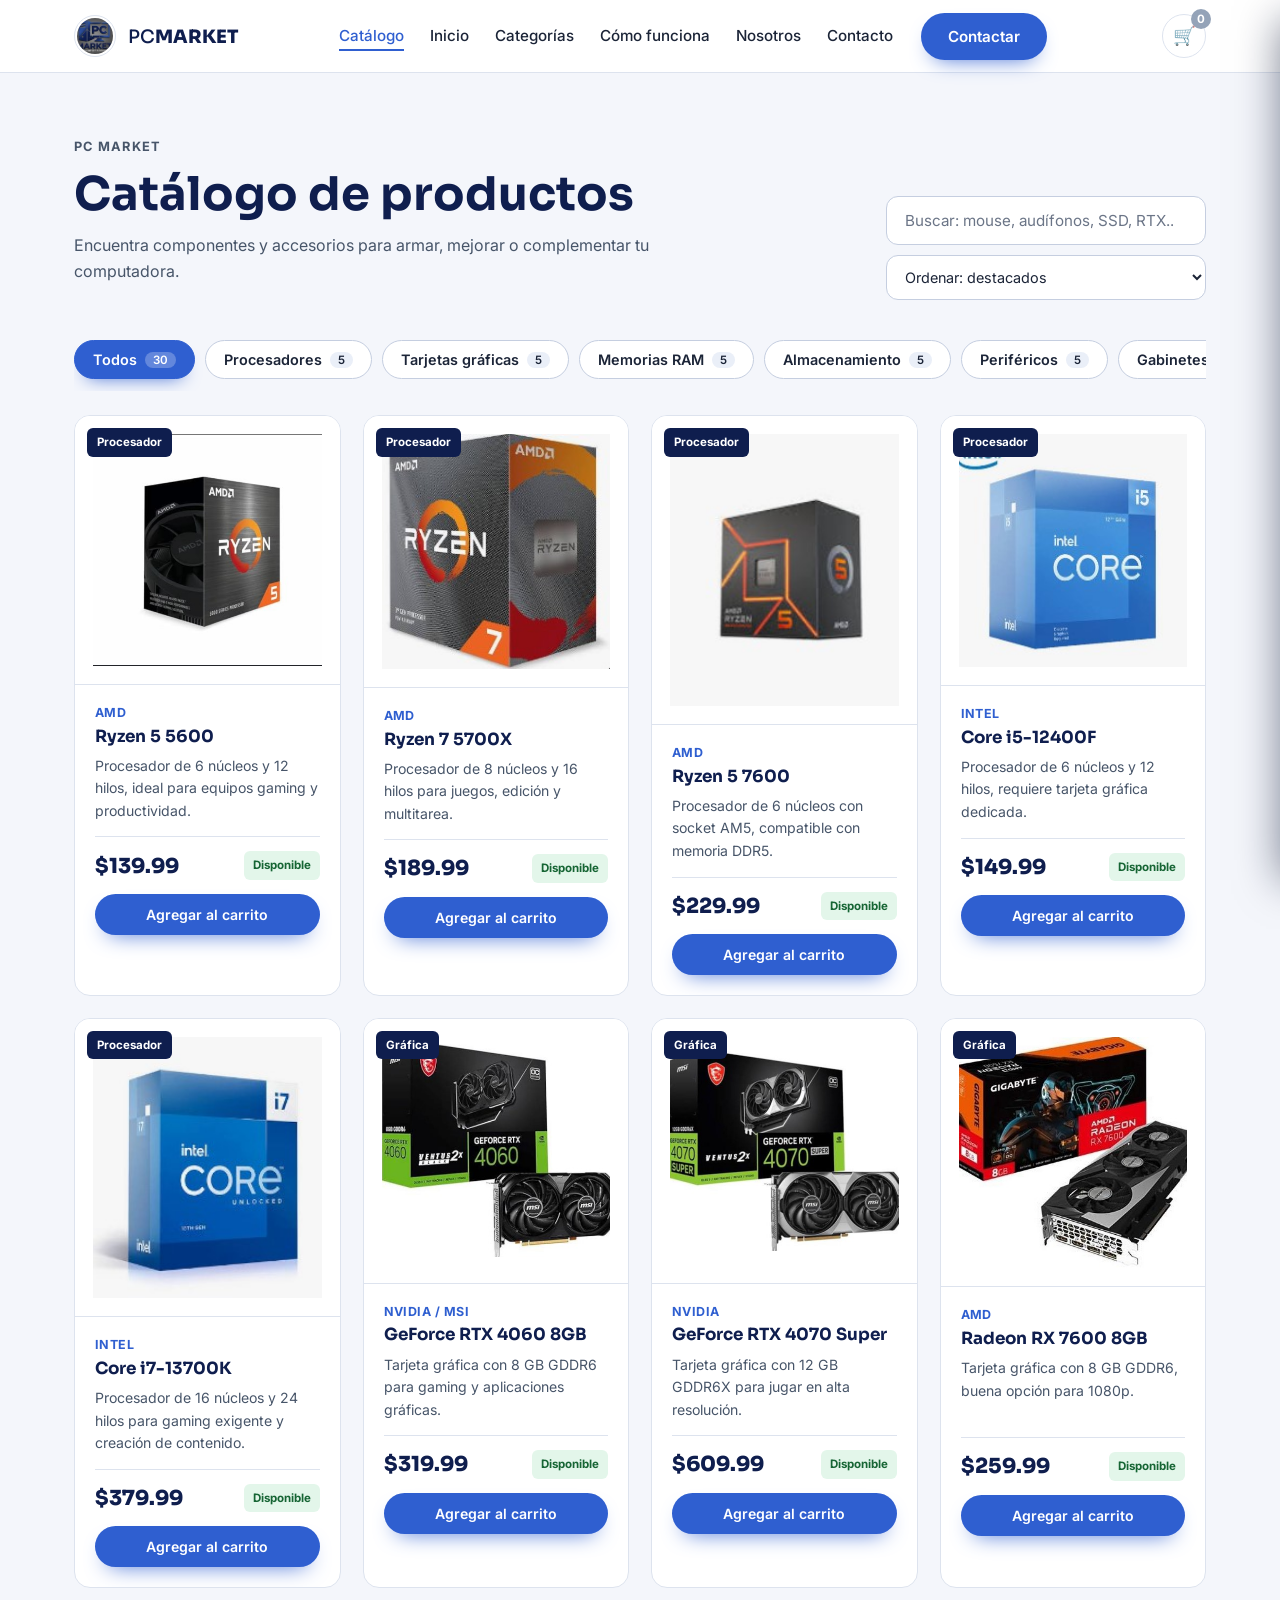
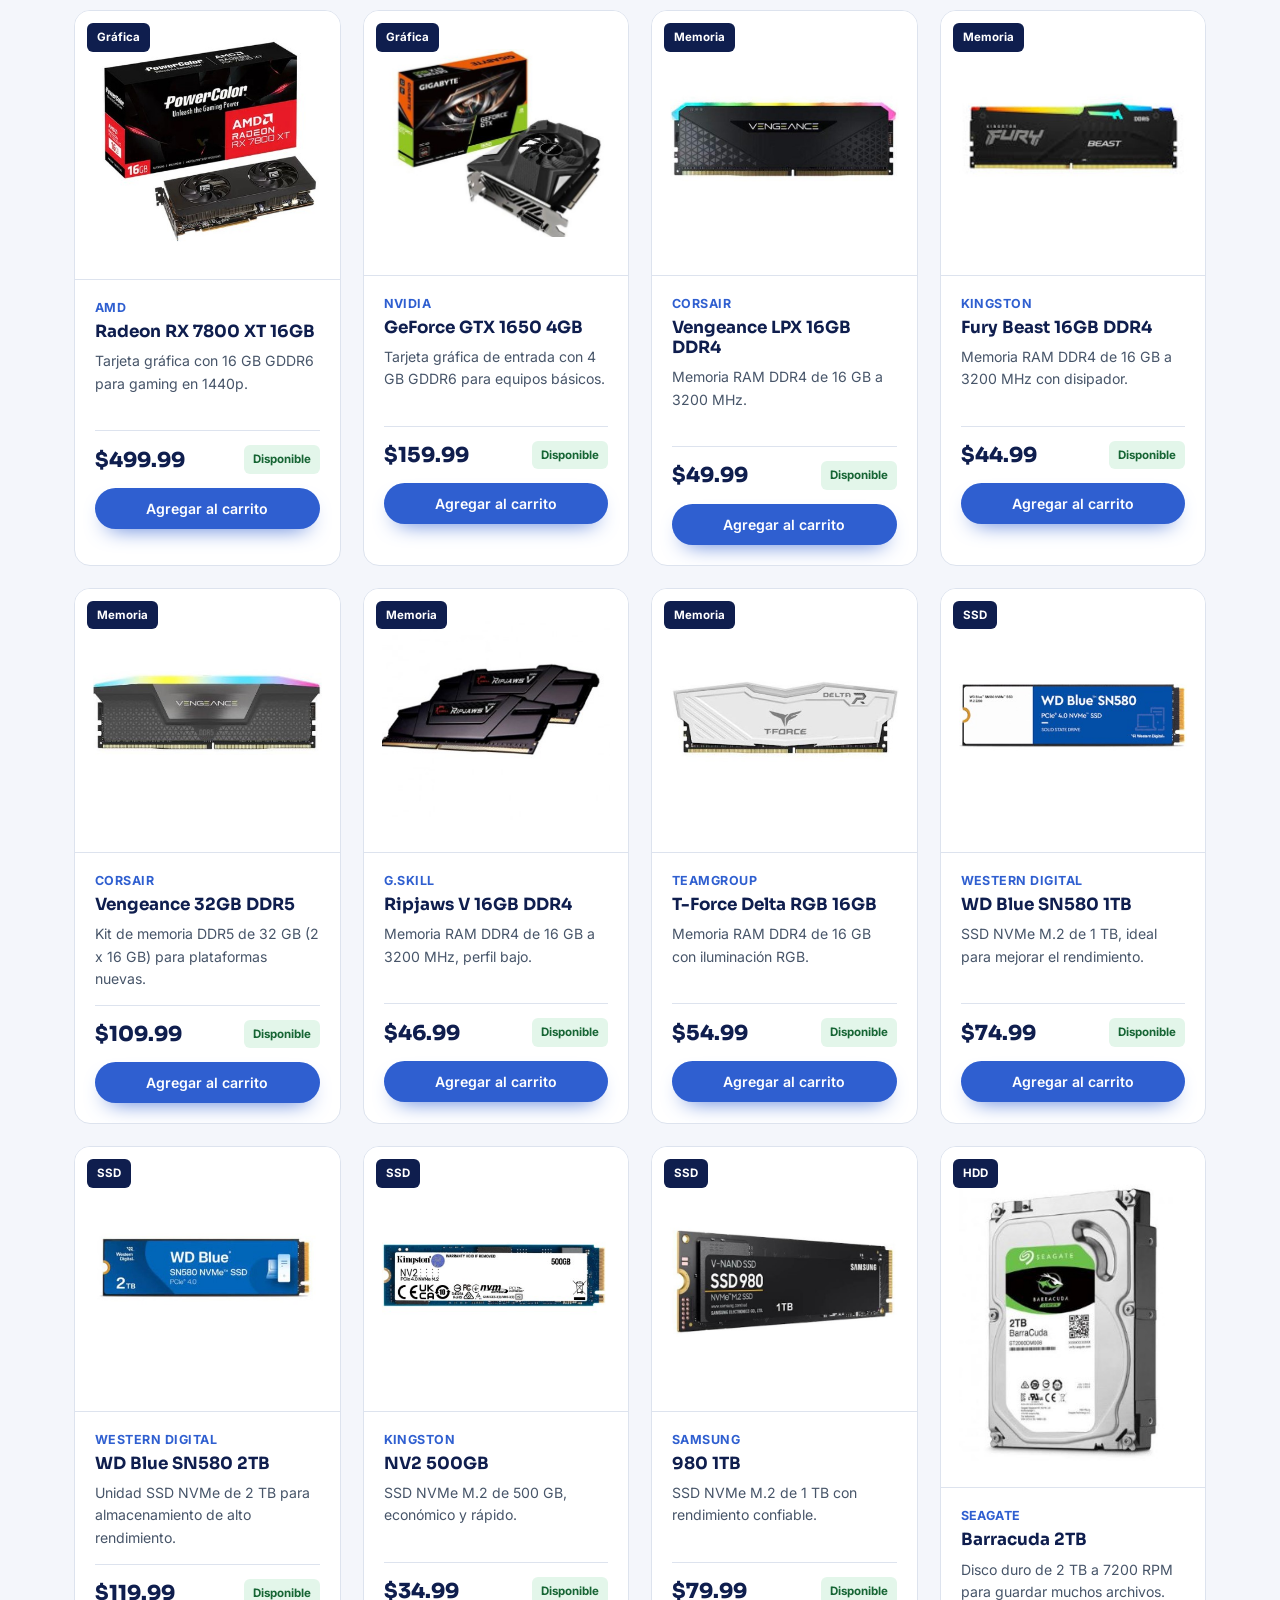
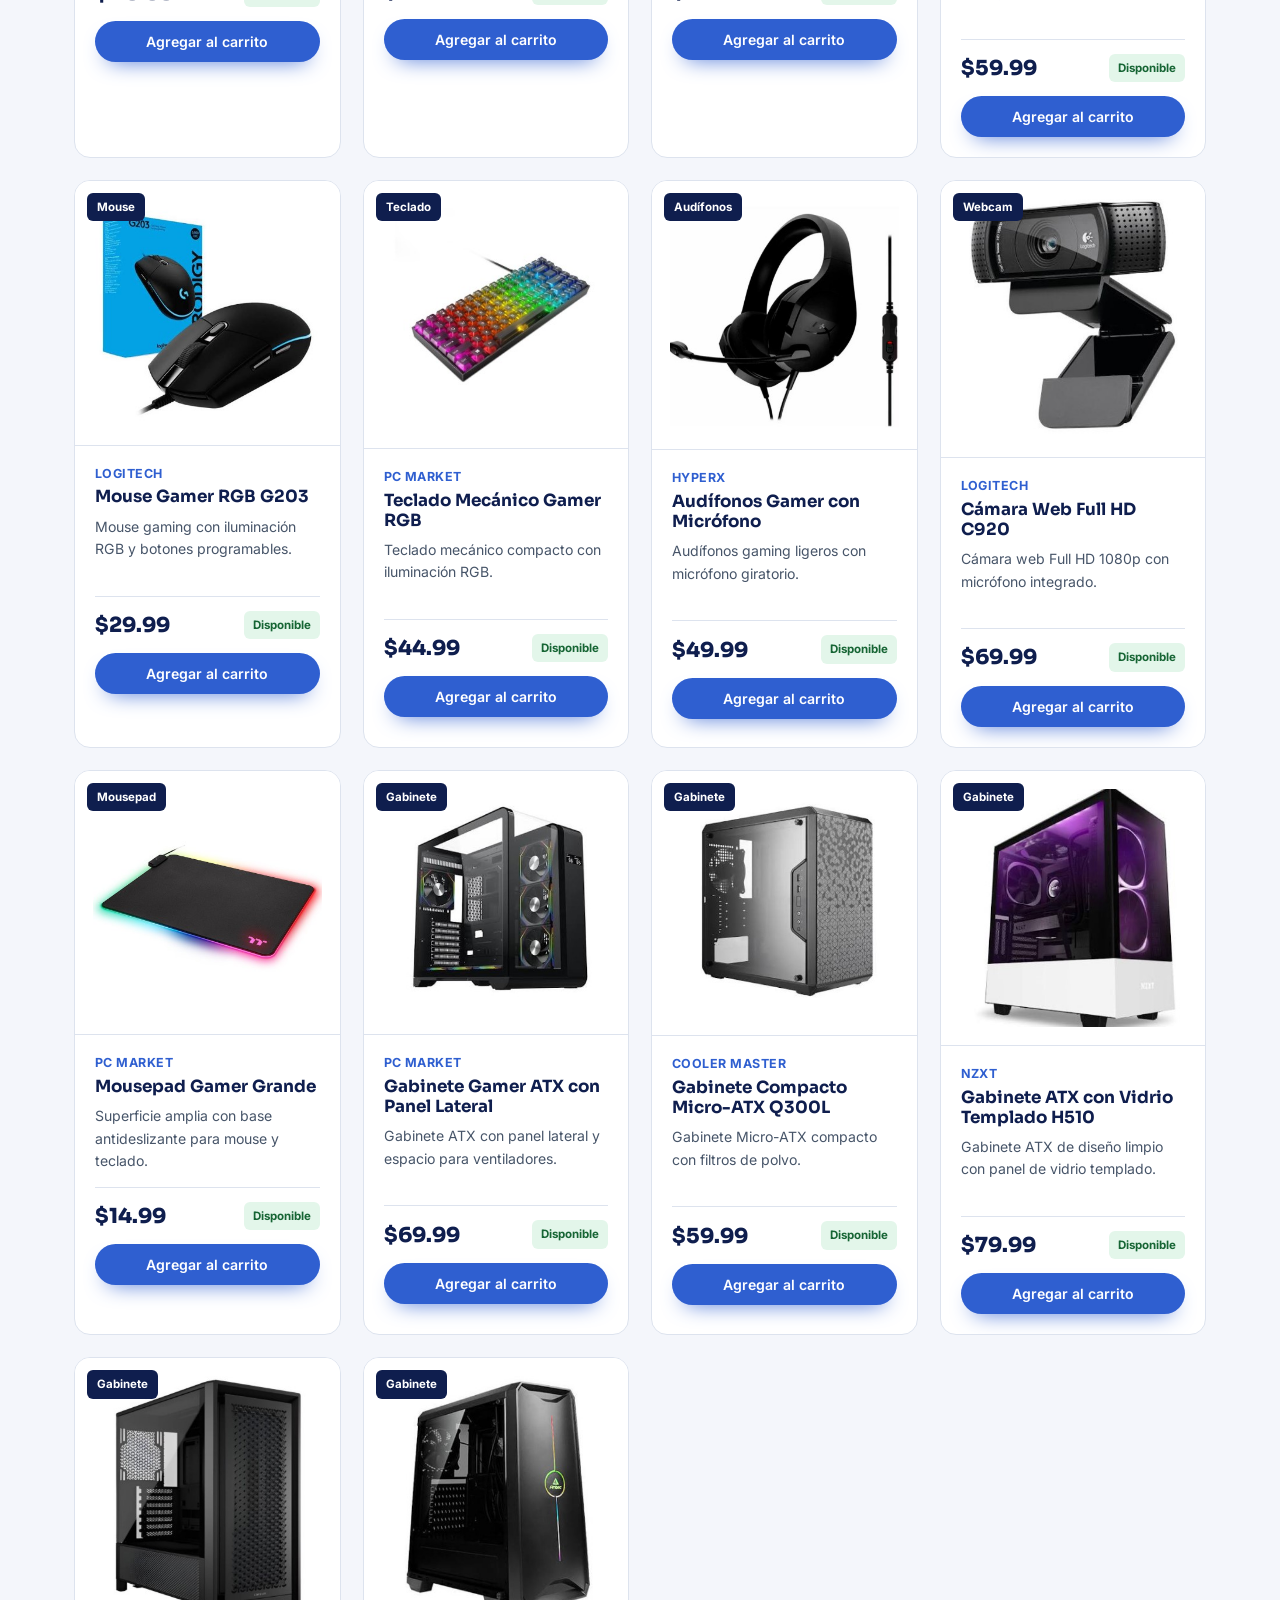
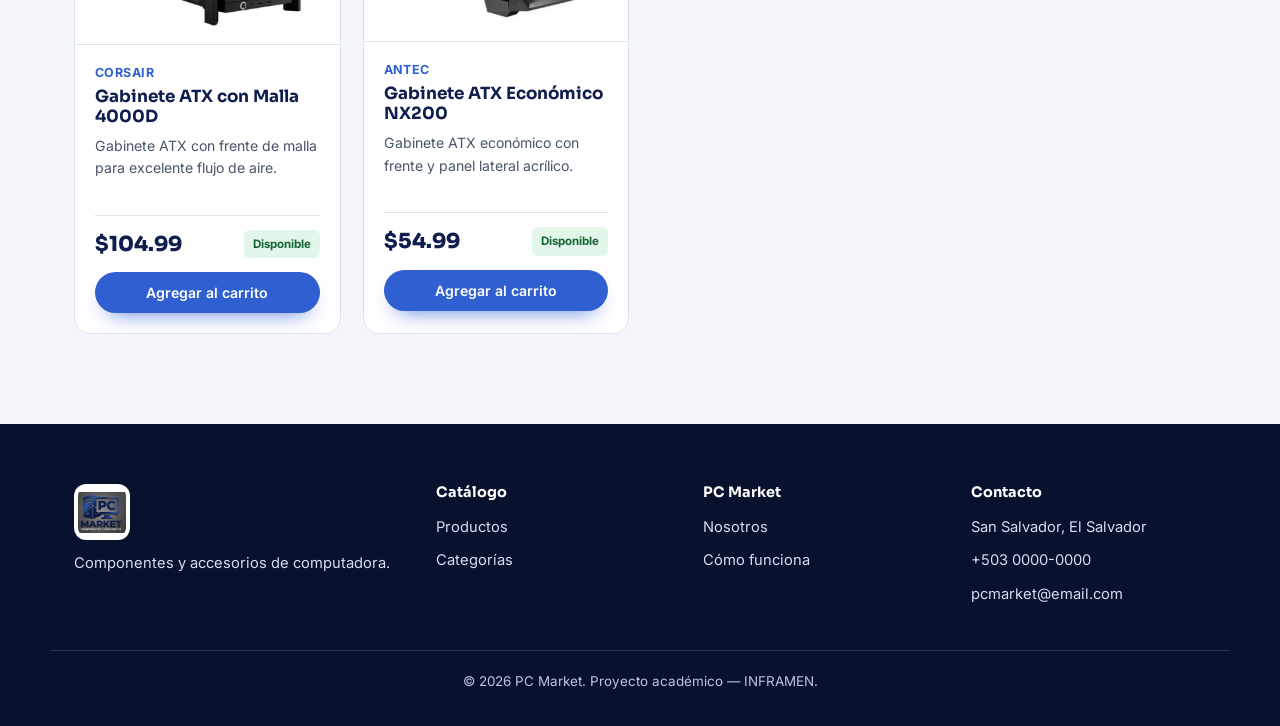
==== index.html @ 0a54f9d4 "Add files via upload" ====
<!DOCTYPE html>
<html lang="es">
<head>
    <meta charset="UTF-8">
    <meta name="viewport" content="width=device-width, initial-scale=1.0">

    <title>PC Market | Catálogo de productos</title>

    <meta name="description" content="PC Market - Catálogo de componentes y accesorios de computadora.">

    <link rel="preconnect" href="https://fonts.googleapis.com">
    <link rel="preconnect" href="https://fonts.gstatic.com" crossorigin>
    <link href="https://fonts.googleapis.com/css2?family=Sora:wght@500;600;700;800&family=Inter:wght@400;500;600&display=swap" rel="stylesheet">

    <link rel="stylesheet" href="css/style.css">
</head>

<body>

<!-- =========================
     NAVEGACIÓN
========================= -->

<header class="topbar">
    <div class="topbar__inner contenedor">

        <a href="index.html" class="marca">
            <img src="images/logo/logo.jpg" alt="PC Market" class="marca__logo-img">
            <span class="marca__nombre">PC<strong>MARKET</strong></span>
        </a>

        <button class="nav-toggle" id="navToggle" aria-label="Abrir menú" aria-expanded="false" aria-controls="navPrincipal">
            <span></span>
            <span></span>
            <span></span>
        </button>

        <nav class="nav" id="navPrincipal">
            <ul class="nav__lista">
                <li><a href="index.html" class="nav__link activo">Catálogo</a></li>
                <li><a href="inicio.html" class="nav__link">Inicio</a></li>
                <li><a href="categorias.html" class="nav__link">Categorías</a></li>
                <li><a href="como-funciona.html" class="nav__link">Cómo funciona</a></li>
                <li><a href="nosotros.html" class="nav__link">Nosotros</a></li>
                <li><a href="contacto.html" class="nav__link">Contacto</a></li>
            </ul>

            <a href="contacto.html" class="boton boton--primario nav__cta">Contactar</a>
        </nav>

    </div>
</header>


<main>

<!-- =========================
     ENCABEZADO DEL CATÁLOGO
========================= -->

<section class="catalogo">
    <div class="contenedor">

        <div class="catalogo__encabezado">
            <div>
                <p class="catalogo__rotulo">PC MARKET</p>
                <h1>Catálogo de productos</h1>
                <p>Encuentra componentes y accesorios para armar, mejorar o complementar tu computadora.</p>
            </div>

            <div class="catalogo__busqueda">
                <input type="text" id="buscador" placeholder="Buscar producto..." aria-label="Buscar producto">
            </div>
        </div>


        <!-- CATEGORÍAS RÁPIDAS -->

        <div class="filtros">
            <button class="filtro activo" data-categoria="todos">Todos</button>
            <button class="filtro" data-categoria="procesadores">Procesadores</button>
            <button class="filtro" data-categoria="graficas">Tarjetas gráficas</button>
            <button class="filtro" data-categoria="ram">Memorias RAM</button>
            <button class="filtro" data-categoria="almacenamiento">Almacenamiento</button>
            <button class="filtro" data-categoria="perifericos">Periféricos</button>
            <button class="filtro" data-categoria="gabinetes">Gabinetes</button>
        </div>


        <!-- =========================
             PRODUCTOS
        ========================= -->

        <div class="productos-grid" id="productosGrid">

            <!-- PRODUCTO 1 -->
            <article class="producto" data-categoria="procesadores">
                <div class="producto__imagen">
                    <span class="producto__etiqueta">Procesador</span>
                    <img src="images/productos/procesadores/ryzen-5-5600.jpg" alt="AMD Ryzen 5 5600" loading="lazy">
                </div>
                <div class="producto__contenido">
                    <p class="producto__marca">AMD</p>
                    <h2>Ryzen 5 5600</h2>
                    <p class="producto__descripcion">Procesador de 6 núcleos y 12 hilos, ideal para equipos gaming y productividad.</p>
                    <div class="producto__abajo">
                        <strong class="producto__precio">$139.99</strong>
                        <span class="producto__stock">Disponible</span>
                    </div>
                </div>
            </article>

            <!-- PRODUCTO 2 -->
            <article class="producto" data-categoria="procesadores">
                <div class="producto__imagen">
                    <span class="producto__etiqueta">Procesador</span>
                    <img src="images/productos/procesadores/ryzen-7-5700x.jpg" alt="AMD Ryzen 7 5700X" loading="lazy">
                </div>
                <div class="producto__contenido">
                    <p class="producto__marca">AMD</p>
                    <h2>Ryzen 7 5700X</h2>
                    <p class="producto__descripcion">Procesador de 8 núcleos y 16 hilos para juegos, edición y multitarea.</p>
                    <div class="producto__abajo">
                        <strong class="producto__precio">$189.99</strong>
                        <span class="producto__stock">Disponible</span>
                    </div>
                </div>
            </article>

            <!-- PRODUCTO 3 -->
            <article class="producto" data-categoria="procesadores">
                <div class="producto__imagen">
                    <span class="producto__etiqueta">Procesador</span>
                    <img src="images/productos/procesadores/ryzen-5-7600.jpg" alt="AMD Ryzen 5 7600" loading="lazy">
                </div>
                <div class="producto__contenido">
                    <p class="producto__marca">AMD</p>
                    <h2>Ryzen 5 7600</h2>
                    <p class="producto__descripcion">Procesador de 6 núcleos con socket AM5, compatible con memoria DDR5.</p>
                    <div class="producto__abajo">
                        <strong class="producto__precio">$229.99</strong>
                        <span class="producto__stock">Disponible</span>
                    </div>
                </div>
            </article>

            <!-- PRODUCTO 4 -->
            <article class="producto" data-categoria="procesadores">
                <div class="producto__imagen">
                    <span class="producto__etiqueta">Procesador</span>
                    <img src="images/productos/procesadores/intel-i5-12400f.jpg" alt="Intel Core i5-12400F" loading="lazy">
                </div>
                <div class="producto__contenido">
                    <p class="producto__marca">Intel</p>
                    <h2>Core i5-12400F</h2>
                    <p class="producto__descripcion">Procesador de 6 núcleos y 12 hilos, requiere tarjeta gráfica dedicada.</p>
                    <div class="producto__abajo">
                        <strong class="producto__precio">$149.99</strong>
                        <span class="producto__stock">Disponible</span>
                    </div>
                </div>
            </article>

            <!-- PRODUCTO 5 -->
            <article class="producto" data-categoria="procesadores">
                <div class="producto__imagen">
                    <span class="producto__etiqueta">Procesador</span>
                    <img src="images/productos/procesadores/intel-i7-13700k.jpg" alt="Intel Core i7-13700K" loading="lazy">
                </div>
                <div class="producto__contenido">
                    <p class="producto__marca">Intel</p>
                    <h2>Core i7-13700K</h2>
                    <p class="producto__descripcion">Procesador de 16 núcleos y 24 hilos para gaming exigente y creación de contenido.</p>
                    <div class="producto__abajo">
                        <strong class="producto__precio">$379.99</strong>
                        <span class="producto__stock">Disponible</span>
                    </div>
                </div>
            </article>

            <!-- PRODUCTO 6 -->
            <article class="producto" data-categoria="graficas">
                <div class="producto__imagen">
                    <span class="producto__etiqueta">Gráfica</span>
                    <img src="images/productos/tarjetas-graficas/rtx-4060-msi.jpg" alt="MSI GeForce RTX 4060 8GB" loading="lazy">
                </div>
                <div class="producto__contenido">
                    <p class="producto__marca">NVIDIA / MSI</p>
                    <h2>GeForce RTX 4060 8GB</h2>
                    <p class="producto__descripcion">Tarjeta gráfica con 8 GB GDDR6 para gaming y aplicaciones gráficas.</p>
                    <div class="producto__abajo">
                        <strong class="producto__precio">$319.99</strong>
                        <span class="producto__stock">Disponible</span>
                    </div>
                </div>
            </article>

            <!-- PRODUCTO 7 -->
            <article class="producto" data-categoria="graficas">
                <div class="producto__imagen">
                    <span class="producto__etiqueta">Gráfica</span>
                    <img src="images/productos/tarjetas-graficas/rtx-4070-super.jpg" alt="NVIDIA GeForce RTX 4070 Super" loading="lazy">
                </div>
                <div class="producto__contenido">
                    <p class="producto__marca">NVIDIA</p>
                    <h2>GeForce RTX 4070 Super</h2>
                    <p class="producto__descripcion">Tarjeta gráfica con 12 GB GDDR6X para jugar en alta resolución.</p>
                    <div class="producto__abajo">
                        <strong class="producto__precio">$609.99</strong>
                        <span class="producto__stock">Disponible</span>
                    </div>
                </div>
            </article>

            <!-- PRODUCTO 8 -->
            <article class="producto" data-categoria="graficas">
                <div class="producto__imagen">
                    <span class="producto__etiqueta">Gráfica</span>
                    <img src="images/productos/tarjetas-graficas/radeon-rx-7600.jpg" alt="AMD Radeon RX 7600" loading="lazy">
                </div>
                <div class="producto__contenido">
                    <p class="producto__marca">AMD</p>
                    <h2>Radeon RX 7600 8GB</h2>
                    <p class="producto__descripcion">Tarjeta gráfica con 8 GB GDDR6, buena opción para 1080p.</p>
                    <div class="producto__abajo">
                        <strong class="producto__precio">$259.99</strong>
                        <span class="producto__stock">Disponible</span>
                    </div>
                </div>
            </article>

            <!-- PRODUCTO 9 -->
            <article class="producto" data-categoria="graficas">
                <div class="producto__imagen">
                    <span class="producto__etiqueta">Gráfica</span>
                    <img src="images/productos/tarjetas-graficas/radeon-rx-7800-xt.jpg" alt="AMD Radeon RX 7800 XT" loading="lazy">
                </div>
                <div class="producto__contenido">
                    <p class="producto__marca">AMD</p>
                    <h2>Radeon RX 7800 XT 16GB</h2>
                    <p class="producto__descripcion">Tarjeta gráfica con 16 GB GDDR6 para gaming en 1440p.</p>
                    <div class="producto__abajo">
                        <strong class="producto__precio">$499.99</strong>
                        <span class="producto__stock">Disponible</span>
                    </div>
                </div>
            </article>

            <!-- PRODUCTO 10 -->
            <article class="producto" data-categoria="graficas">
                <div class="producto__imagen">
                    <span class="producto__etiqueta">Gráfica</span>
                    <img src="images/productos/tarjetas-graficas/gtx-1650.jpg" alt="NVIDIA GeForce GTX 1650" loading="lazy">
                </div>
                <div class="producto__contenido">
                    <p class="producto__marca">NVIDIA</p>
                    <h2>GeForce GTX 1650 4GB</h2>
                    <p class="producto__descripcion">Tarjeta gráfica de entrada con 4 GB GDDR6 para equipos básicos.</p>
                    <div class="producto__abajo">
                        <strong class="producto__precio">$159.99</strong>
                        <span class="producto__stock">Disponible</span>
                    </div>
                </div>
            </article>

            <!-- PRODUCTO 11 -->
            <article class="producto" data-categoria="ram">
                <div class="producto__imagen">
                    <span class="producto__etiqueta">Memoria</span>
                    <img src="images/productos/memorias-ram/corsair-vengeance-16gb.jpg" alt="Corsair Vengeance LPX 16GB" loading="lazy">
                </div>
                <div class="producto__contenido">
                    <p class="producto__marca">Corsair</p>
                    <h2>Vengeance LPX 16GB DDR4</h2>
                    <p class="producto__descripcion">Memoria RAM DDR4 de 16 GB a 3200 MHz.</p>
                    <div class="producto__abajo">
                        <strong class="producto__precio">$49.99</strong>
                        <span class="producto__stock">Disponible</span>
                    </div>
                </div>
            </article>

            <!-- PRODUCTO 12 -->
            <article class="producto" data-categoria="ram">
                <div class="producto__imagen">
                    <span class="producto__etiqueta">Memoria</span>
                    <img src="images/productos/memorias-ram/kingston-fury-16gb.jpg" alt="Kingston Fury Beast 16GB" loading="lazy">
                </div>
                <div class="producto__contenido">
                    <p class="producto__marca">Kingston</p>
                    <h2>Fury Beast 16GB DDR4</h2>
                    <p class="producto__descripcion">Memoria RAM DDR4 de 16 GB a 3200 MHz con disipador.</p>
                    <div class="producto__abajo">
                        <strong class="producto__precio">$44.99</strong>
                        <span class="producto__stock">Disponible</span>
                    </div>
                </div>
            </article>

            <!-- PRODUCTO 13 -->
            <article class="producto" data-categoria="ram">
                <div class="producto__imagen">
                    <span class="producto__etiqueta">Memoria</span>
                    <img src="images/productos/memorias-ram/corsair-ddr5-32gb.jpg" alt="Corsair Vengeance 32GB DDR5" loading="lazy">
                </div>
                <div class="producto__contenido">
                    <p class="producto__marca">Corsair</p>
                    <h2>Vengeance 32GB DDR5</h2>
                    <p class="producto__descripcion">Kit de memoria DDR5 de 32 GB (2 x 16 GB) para plataformas nuevas.</p>
                    <div class="producto__abajo">
                        <strong class="producto__precio">$109.99</strong>
                        <span class="producto__stock">Disponible</span>
                    </div>
                </div>
            </article>

            <!-- PRODUCTO 14 -->
            <article class="producto" data-categoria="ram">
                <div class="producto__imagen">
                    <span class="producto__etiqueta">Memoria</span>
                    <img src="images/productos/memorias-ram/gskill-ripjaws-16gb.jpg" alt="G.Skill Ripjaws V 16GB" loading="lazy">
                </div>
                <div class="producto__contenido">
                    <p class="producto__marca">G.Skill</p>
                    <h2>Ripjaws V 16GB DDR4</h2>
                    <p class="producto__descripcion">Memoria RAM DDR4 de 16 GB a 3200 MHz, perfil bajo.</p>
                    <div class="producto__abajo">
                        <strong class="producto__precio">$46.99</strong>
                        <span class="producto__stock">Disponible</span>
                    </div>
                </div>
            </article>

            <!-- PRODUCTO 15 -->
            <article class="producto" data-categoria="ram">
                <div class="producto__imagen">
                    <span class="producto__etiqueta">Memoria</span>
                    <img src="images/productos/memorias-ram/teamgroup-delta-16gb.jpg" alt="TeamGroup T-Force Delta RGB 16GB" loading="lazy">
                </div>
                <div class="producto__contenido">
                    <p class="producto__marca">TeamGroup</p>
                    <h2>T-Force Delta RGB 16GB</h2>
                    <p class="producto__descripcion">Memoria RAM DDR4 de 16 GB con iluminación RGB.</p>
                    <div class="producto__abajo">
                        <strong class="producto__precio">$54.99</strong>
                        <span class="producto__stock">Disponible</span>
                    </div>
                </div>
            </article>

            <!-- PRODUCTO 16 -->
            <article class="producto" data-categoria="almacenamiento">
                <div class="producto__imagen">
                    <span class="producto__etiqueta">SSD</span>
                    <img src="images/productos/almacenamiento/wd-sn580-1tb.jpg" alt="WD Blue SN580 1TB" loading="lazy">
                </div>
                <div class="producto__contenido">
                    <p class="producto__marca">Western Digital</p>
                    <h2>WD Blue SN580 1TB</h2>
                    <p class="producto__descripcion">SSD NVMe M.2 de 1 TB, ideal para mejorar el rendimiento.</p>
                    <div class="producto__abajo">
                        <strong class="producto__precio">$74.99</strong>
                        <span class="producto__stock">Disponible</span>
                    </div>
                </div>
            </article>

            <!-- PRODUCTO 17 -->
            <article class="producto" data-categoria="almacenamiento">
                <div class="producto__imagen">
                    <span class="producto__etiqueta">SSD</span>
                    <img src="images/productos/almacenamiento/wd-sn580-2tb.jpg" alt="WD Blue SN580 2TB" loading="lazy">
                </div>
                <div class="producto__contenido">
                    <p class="producto__marca">Western Digital</p>
                    <h2>WD Blue SN580 2TB</h2>
                    <p class="producto__descripcion">Unidad SSD NVMe de 2 TB para almacenamiento de alto rendimiento.</p>
                    <div class="producto__abajo">
                        <strong class="producto__precio">$119.99</strong>
                        <span class="producto__stock">Disponible</span>
                    </div>
                </div>
            </article>

            <!-- PRODUCTO 18 -->
            <article class="producto" data-categoria="almacenamiento">
                <div class="producto__imagen">
                    <span class="producto__etiqueta">SSD</span>
                    <img src="images/productos/almacenamiento/kingston-nv2-500gb.jpg" alt="Kingston NV2 500GB" loading="lazy">
                </div>
                <div class="producto__contenido">
                    <p class="producto__marca">Kingston</p>
                    <h2>NV2 500GB</h2>
                    <p class="producto__descripcion">SSD NVMe M.2 de 500 GB, económico y rápido.</p>
                    <div class="producto__abajo">
                        <strong class="producto__precio">$34.99</strong>
                        <span class="producto__stock">Disponible</span>
                    </div>
                </div>
            </article>

            <!-- PRODUCTO 19 -->
            <article class="producto" data-categoria="almacenamiento">
                <div class="producto__imagen">
                    <span class="producto__etiqueta">SSD</span>
                    <img src="images/productos/almacenamiento/samsung-980-1tb.jpg" alt="Samsung 980 1TB" loading="lazy">
                </div>
                <div class="producto__contenido">
                    <p class="producto__marca">Samsung</p>
                    <h2>980 1TB</h2>
                    <p class="producto__descripcion">SSD NVMe M.2 de 1 TB con rendimiento confiable.</p>
                    <div class="producto__abajo">
                        <strong class="producto__precio">$79.99</strong>
                        <span class="producto__stock">Disponible</span>
                    </div>
                </div>
            </article>

            <!-- PRODUCTO 20 -->
            <article class="producto" data-categoria="almacenamiento">
                <div class="producto__imagen">
                    <span class="producto__etiqueta">HDD</span>
                    <img src="images/productos/almacenamiento/seagate-barracuda-2tb.jpg" alt="Seagate Barracuda 2TB" loading="lazy">
                </div>
                <div class="producto__contenido">
                    <p class="producto__marca">Seagate</p>
                    <h2>Barracuda 2TB</h2>
                    <p class="producto__descripcion">Disco duro de 2 TB a 7200 RPM para guardar muchos archivos.</p>
                    <div class="producto__abajo">
                        <strong class="producto__precio">$59.99</strong>
                        <span class="producto__stock">Disponible</span>
                    </div>
                </div>
            </article>

            <!-- PRODUCTO 21 -->
            <article class="producto" data-categoria="perifericos">
                <div class="producto__imagen">
                    <span class="producto__etiqueta">Mouse</span>
                    <img src="images/productos/perifericos/logitech-g203.jpg" alt="Logitech G203" loading="lazy">
                </div>
                <div class="producto__contenido">
                    <p class="producto__marca">Logitech</p>
                    <h2>Mouse Gamer RGB G203</h2>
                    <p class="producto__descripcion">Mouse gaming con iluminación RGB y botones programables.</p>
                    <div class="producto__abajo">
                        <strong class="producto__precio">$29.99</strong>
                        <span class="producto__stock">Disponible</span>
                    </div>
                </div>
            </article>

            <!-- PRODUCTO 22 -->
            <article class="producto" data-categoria="perifericos">
                <div class="producto__imagen">
                    <span class="producto__etiqueta">Teclado</span>
                    <img src="images/productos/perifericos/teclado-mecanico-rgb.jpg" alt="Teclado mecánico RGB" loading="lazy">
                </div>
                <div class="producto__contenido">
                    <p class="producto__marca">PC Market</p>
                    <h2>Teclado Mecánico Gamer RGB</h2>
                    <p class="producto__descripcion">Teclado mecánico compacto con iluminación RGB.</p>
                    <div class="producto__abajo">
                        <strong class="producto__precio">$44.99</strong>
                        <span class="producto__stock">Disponible</span>
                    </div>
                </div>
            </article>

            <!-- PRODUCTO 23 -->
            <article class="producto" data-categoria="perifericos">
                <div class="producto__imagen">
                    <span class="producto__etiqueta">Audífonos</span>
                    <img src="images/productos/perifericos/hyperx-cloud-stinger.jpg" alt="HyperX Cloud Stinger" loading="lazy">
                </div>
                <div class="producto__contenido">
                    <p class="producto__marca">HyperX</p>
                    <h2>Audífonos Gamer con Micrófono</h2>
                    <p class="producto__descripcion">Audífonos gaming ligeros con micrófono giratorio.</p>
                    <div class="producto__abajo">
                        <strong class="producto__precio">$49.99</strong>
                        <span class="producto__stock">Disponible</span>
                    </div>
                </div>
            </article>

            <!-- PRODUCTO 24 -->
            <article class="producto" data-categoria="perifericos">
                <div class="producto__imagen">
                    <span class="producto__etiqueta">Webcam</span>
                    <img src="images/productos/perifericos/logitech-c920.jpg" alt="Logitech C920" loading="lazy">
                </div>
                <div class="producto__contenido">
                    <p class="producto__marca">Logitech</p>
                    <h2>Cámara Web Full HD C920</h2>
                    <p class="producto__descripcion">Cámara web Full HD 1080p con micrófono integrado.</p>
                    <div class="producto__abajo">
                        <strong class="producto__precio">$69.99</strong>
                        <span class="producto__stock">Disponible</span>
                    </div>
                </div>
            </article>

            <!-- PRODUCTO 25 -->
            <article class="producto" data-categoria="perifericos">
                <div class="producto__imagen">
                    <span class="producto__etiqueta">Mousepad</span>
                    <img src="images/productos/perifericos/mousepad-gaming.jpg" alt="Mousepad gaming grande" loading="lazy">
                </div>
                <div class="producto__contenido">
                    <p class="producto__marca">PC Market</p>
                    <h2>Mousepad Gamer Grande</h2>
                    <p class="producto__descripcion">Superficie amplia con base antideslizante para mouse y teclado.</p>
                    <div class="producto__abajo">
                        <strong class="producto__precio">$14.99</strong>
                        <span class="producto__stock">Disponible</span>
                    </div>
                </div>
            </article>

            <!-- PRODUCTO 26 -->
            <article class="producto" data-categoria="gabinetes">
                <div class="producto__imagen">
                    <span class="producto__etiqueta">Gabinete</span>
                    <img src="images/productos/gabinetes/gabinete-gaming-atx.jpg" alt="Gabinete gaming ATX" loading="lazy">
                </div>
                <div class="producto__contenido">
                    <p class="producto__marca">PC Market</p>
                     <h2>Gabinete Gamer ATX con Panel Lateral</h2>
                    <p class="producto__descripcion">Gabinete ATX con panel lateral y espacio para ventiladores.</p>
                    <div class="producto__abajo">
                        <strong class="producto__precio">$69.99</strong>
                        <span class="producto__stock">Disponible</span>
                    </div>
                </div>
            </article>

            <!-- PRODUCTO 27 -->
            <article class="producto" data-categoria="gabinetes">
                <div class="producto__imagen">
                    <span class="producto__etiqueta">Gabinete</span>
                    <img src="images/productos/gabinetes/coolermaster-q300l.jpg" alt="Cooler Master MasterBox Q300L" loading="lazy">
                </div>
                <div class="producto__contenido">
                    <p class="producto__marca">Cooler Master</p>
                    <h2>Gabinete Compacto Micro-ATX Q300L</h2>
                    <p class="producto__descripcion">Gabinete Micro-ATX compacto con filtros de polvo.</p>
                    <div class="producto__abajo">
                        <strong class="producto__precio">$59.99</strong>
                        <span class="producto__stock">Disponible</span>
                    </div>
                </div>
            </article>

            <!-- PRODUCTO 28 -->
            <article class="producto" data-categoria="gabinetes">
                <div class="producto__imagen">
                    <span class="producto__etiqueta">Gabinete</span>
                    <img src="images/productos/gabinetes/nzxt-h510.jpg" alt="NZXT H510" loading="lazy">
                </div>
                <div class="producto__contenido">
                    <p class="producto__marca">NZXT</p>
                     <h2>Gabinete ATX con Vidrio Templado H510</h2>
                    <p class="producto__descripcion">Gabinete ATX de diseño limpio con panel de vidrio templado.</p>
                    <div class="producto__abajo">
                        <strong class="producto__precio">$79.99</strong>
                        <span class="producto__stock">Disponible</span>
                    </div>
                </div>
            </article>

            <!-- PRODUCTO 29 -->
            <article class="producto" data-categoria="gabinetes">
                <div class="producto__imagen">
                    <span class="producto__etiqueta">Gabinete</span>
                    <img src="images/productos/gabinetes/corsair-4000d.jpg" alt="Corsair 4000D Airflow" loading="lazy">
                </div>
                <div class="producto__contenido">
                    <p class="producto__marca">Corsair</p>
                    <h2>Gabinete ATX con Malla 4000D</h2>
                    <p class="producto__descripcion">Gabinete ATX con frente de malla para excelente flujo de aire.</p>
                    <div class="producto__abajo">
                        <strong class="producto__precio">$104.99</strong>
                        <span class="producto__stock">Disponible</span>
                    </div>
                </div>
            </article>

            <!-- PRODUCTO 30 -->
            <article class="producto" data-categoria="gabinetes">
                <div class="producto__imagen">
                    <span class="producto__etiqueta">Gabinete</span>
                    <img src="images/productos/gabinetes/antec-nx200.jpg" alt="Antec NX200" loading="lazy">
                </div>
                <div class="producto__contenido">
                    <p class="producto__marca">Antec</p>
                    <h2>Gabinete ATX Económico NX200</h2>
                    <p class="producto__descripcion">Gabinete ATX económico con frente y panel lateral acrílico.</p>
                    <div class="producto__abajo">
                        <strong class="producto__precio">$54.99</strong>
                        <span class="producto__stock">Disponible</span>
                    </div>
                </div>
            </article>

        </div>


        <p id="sinResultados" class="sin-resultados" hidden>
            No encontramos productos con esa búsqueda.
        </p>

    </div>
</section>

</main>


<!-- =========================
     FOOTER
========================= -->

<footer class="pie">

    <div class="contenedor pie__grid">

        <div class="pie__marca">
            <img src="images/logo/logo.jpg" alt="PC Market" class="pie__logo">
            <p>Componentes y accesorios de computadora.</p>
        </div>

        <div class="pie__columna">
            <h4>Catálogo</h4>
            <ul>
                <li><a href="index.html">Productos</a></li>
                <li><a href="categorias.html">Categorías</a></li>
            </ul>
        </div>

        <div class="pie__columna">
            <h4>PC Market</h4>
            <ul>
                <li><a href="nosotros.html">Nosotros</a></li>
                <li><a href="como-funciona.html">Cómo funciona</a></li>
            </ul>
        </div>

        <div class="pie__columna">
            <h4>Contacto</h4>
            <ul>
                <li>San Salvador, El Salvador</li>
                <li>+503 0000-0000</li>
                <li>pcmarket@email.com</li>
            </ul>
        </div>

    </div>

    <div class="contenedor pie__linea">
        <p>© 2026 PC Market. Proyecto académico — INFRAMEN.</p>
    </div>

</footer>


<script src="js/script.js"></script>

</body>
</html>
---- css/style.css ----
/* ==========================================================
   PC MARKET — CSS PRINCIPAL (todas las páginas)
   Reemplaza: style.css, nosotros.css, como_funciona.css, style_categorias.css
   ========================================================== */

:root{
  /* Paleta */
  --marino-900: #08122F;
  --marino: #0F1E4E;
  --azul: #2F5FD0;
  --azul-600: #264FB3;
  --acento: #22C7E8;          /* cian: detalles sobre fondos oscuros */
  --acento-oscuro: #0B7FA0;   /* cian legible sobre fondo claro */

  --texto: #1B2437;           /* texto principal (antes gris #4D4D4D) */
  --texto-suave: #475569;     /* texto secundario con buen contraste */
  --fondo: #F4F6FB;
  --fondo-2: #EAEFF8;
  --linea: #DDE3EE;
  --blanco: #FFFFFF;
  --verde: #166534;
  --verde-fondo: #E3F6EA;

  --fuente-titulo: 'Sora', 'Segoe UI', sans-serif;
  --fuente-texto: 'Inter', 'Segoe UI', sans-serif;
  --radio: 14px;
  --sombra: 0 18px 40px -22px rgba(15, 30, 78, .45);
  --ancho: 1180px;
  --alto-nav: 72px;
}

*, *::before, *::after{ box-sizing: border-box; }
html{ scroll-behavior: smooth; }
body{
  margin: 0;
  font-family: var(--fuente-texto);
  color: var(--texto);
  background: var(--blanco);
  line-height: 1.6;
  -webkit-text-size-adjust: 100%;
}
h1, h2, h3, h4{ font-family: var(--fuente-titulo); color: var(--marino); margin: 0 0 .5em; line-height: 1.2; }
p{ margin: 0 0 1em; }
a{ color: inherit; text-decoration: none; }
img{ max-width: 100%; display: block; }
ul, ol{ margin: 0; padding: 0; }
:focus-visible{ outline: 3px solid var(--acento); outline-offset: 2px; }

.contenedor{ width: 100%; max-width: var(--ancho); margin: 0 auto; padding: 0 24px; }

/* ---------- Textos pequeños tipo "rótulo" ---------- */
.catalogo__rotulo, .seccion__encabezado > p:first-child, .categorias__encabezado > p:first-child,
.titulo > span, .conocenos-titulo > span, .valores-intro > span, .consejos-texto > span{
  display: block;
  color: var(--acento-oscuro);
  font-size: .8rem;
  font-weight: 700;
  letter-spacing: .1em;
  text-transform: uppercase;
  margin-bottom: 10px;
}

/* ---------- Botones ---------- */
.boton, .boton-contactar, .boton-principal{
  display: inline-flex; align-items: center; justify-content: center; gap: 8px;
  padding: 13px 26px;
  border-radius: 999px;
  border: 1.5px solid transparent;
  font: 600 .95rem var(--fuente-texto);
  cursor: pointer;
  white-space: nowrap;
  transition: transform .15s, background-color .15s, border-color .15s, box-shadow .15s;
}
.boton:hover, .boton-contactar:hover, .boton-principal:hover{ transform: translateY(-2px); }
.boton--primario, .boton-contactar{ background: var(--azul); color: #fff; box-shadow: 0 10px 22px -12px var(--azul); }
.boton--primario:hover, .boton-contactar:hover{ background: var(--azul-600); }
.boton--fantasma{ background: transparent; color: var(--marino); border-color: #B8C3DA; }
.boton--fantasma:hover{ border-color: var(--azul); color: var(--azul); }
.boton--claro{ background: #fff; color: var(--marino); }
.boton--claro:hover{ background: var(--fondo-2); }
.boton-principal{ background: var(--acento); color: var(--marino-900); }
.boton-principal:hover{ background: #5ADBF2; }

/* ---------- Navegación ---------- */
.topbar{ position: sticky; top: 0; z-index: 50; background: rgba(255,255,255,.96); backdrop-filter: blur(8px); border-bottom: 1px solid var(--linea); }
.topbar__inner{ display: flex; align-items: center; justify-content: space-between; height: var(--alto-nav); }
.marca{ display: flex; align-items: center; gap: 12px; }
.marca__logo-img{ width: 42px; height: 42px; border-radius: 50%; object-fit: cover; background: #fff; border: 1px solid var(--linea); padding: 2px; flex-shrink: 0; }
.marca__nombre{ font: 500 1.15rem var(--fuente-titulo); color: var(--marino); }
.marca__nombre strong{ font-weight: 800; }

.nav{ display: flex; align-items: center; gap: 28px; }
.nav__lista{ list-style: none; display: flex; gap: 26px; }
.nav__link{ position: relative; padding: 6px 0; font-size: .95rem; font-weight: 500; color: var(--texto); }
.nav__link::after{ content: ""; position: absolute; left: 0; right: 0; bottom: 0; height: 2px; background: var(--azul); transform: scaleX(0); transform-origin: left; transition: transform .2s; }
.nav__link:hover, .nav__link.activo{ color: var(--azul); }
.nav__link:hover::after, .nav__link.activo::after{ transform: scaleX(1); }

.nav-toggle{ display: none; flex-direction: column; justify-content: center; gap: 5px; width: 42px; height: 42px; padding: 0 8px; background: transparent; border: 0; cursor: pointer; }
.nav-toggle span{ display: block; height: 2px; background: var(--marino); border-radius: 2px; transition: transform .2s, opacity .2s; }
.nav-toggle[aria-expanded="true"] span:nth-child(1){ transform: translateY(7px) rotate(45deg); }
.nav-toggle[aria-expanded="true"] span:nth-child(2){ opacity: 0; }
.nav-toggle[aria-expanded="true"] span:nth-child(3){ transform: translateY(-7px) rotate(-45deg); }

/* ---------- HERO (inicio, cómo funciona, nosotros) ---------- */
.hero{ position: relative; overflow: hidden; color: #E6ECFA; background: linear-gradient(135deg, var(--marino-900), var(--marino) 60%, #1B3A86); }
.hero__fondo{ position: absolute; inset: 0; opacity: .5;
  background-image: linear-gradient(rgba(255,255,255,.06) 1px, transparent 1px), linear-gradient(90deg, rgba(255,255,255,.06) 1px, transparent 1px);
  background-size: 42px 42px;
  mask-image: radial-gradient(ellipse 70% 70% at 70% 40%, #000 40%, transparent 85%); }
.hero__inner, .hero__grid, .hero-grid{ position: relative; display: grid; grid-template-columns: 1.1fr .9fr; align-items: center; gap: 48px; padding-block: 88px 96px; }
.hero h1{ color: #fff; font-size: clamp(2rem, 4.2vw, 3.1rem); font-weight: 700; max-width: 16ch; }
.hero h1 span{ color: var(--acento); display: block; }
.hero__rotulo, .etiqueta{ display: inline-block; color: var(--acento); font-size: .8rem; font-weight: 700; letter-spacing: .1em; margin-bottom: 14px; }
.hero__descripcion, .hero-texto p, .hero__texto > p{ color: #D5DDF2; font-size: 1.05rem; max-width: 50ch; }
.hero__acciones{ display: flex; gap: 14px; flex-wrap: wrap; margin-top: 28px; }
.hero .boton--fantasma{ color: #fff; border-color: rgba(255,255,255,.45); }
.hero .boton--fantasma:hover{ border-color: #fff; color: #fff; }
.confianza{ display: flex; flex-wrap: wrap; gap: 10px 26px; margin-top: 28px; color: #DCE6FA; font-size: .9rem; font-weight: 500; }

.hero__panel{ display: flex; justify-content: center; }
.hero__galeria{ display: grid; grid-template-columns: 1fr 1fr; gap: 14px; width: 100%; max-width: 420px; }
.hero__galeria figure{ margin: 0; display: flex; aspect-ratio: 1; padding: 14px; background: #fff; border-radius: var(--radio); box-shadow: 0 18px 34px -20px rgba(0,0,0,.7); }
.hero__galeria img{ width: 100%; height: 100%; object-fit: contain; mix-blend-mode: multiply; }

.hero__texto, .hero__panel{ opacity: 0; transform: translateY(14px); animation: aparecer .7s ease forwards; }
.hero__panel{ animation-delay: .15s; }
@keyframes aparecer{ to{ opacity: 1; transform: none; } }

/* Cómo funciona: dibujo de PC */
.hero__pc{ position: relative; display: grid; place-items: center; min-height: 320px; }
.pc-circulo{ width: 250px; height: 250px; border-radius: 50%; display: grid; place-items: center; align-content: center; gap: 6px; background: radial-gradient(circle, rgba(34,199,232,.28), rgba(255,255,255,.06)); border: 1px solid rgba(255,255,255,.25); }
.pc-monitor{ width: 150px; height: 100px; border: 5px solid #fff; border-radius: 10px; background: var(--marino-900); padding: 8px; }
.pantalla{ display: grid; gap: 6px; }
.barra{ height: 8px; width: 40%; border-radius: 4px; background: var(--acento); }
.pantalla-linea{ height: 6px; border-radius: 3px; background: rgba(255,255,255,.35); }
.pantalla-linea.corta{ width: 60%; }
.pc-base{ width: 70px; height: 8px; border-radius: 4px; background: #fff; }
.burbuja, .texto-flotante{ position: absolute; padding: 8px 16px; border-radius: 999px; background: #fff; color: var(--marino); font: 700 .8rem var(--fuente-titulo); letter-spacing: .05em; box-shadow: 0 12px 24px -14px rgba(0,0,0,.7); }
.burbuja1{ top: 14%; left: 8%; } .burbuja2{ top: 20%; right: 6%; } .burbuja3{ bottom: 12%; left: 22%; }

/* Nosotros: logo grande y figuras */
.hero__figura{ position: absolute; border-radius: 50%; background: rgba(34,199,232,.12); }
.figura1{ width: 360px; height: 360px; top: -140px; right: -80px; }
.figura2{ width: 220px; height: 220px; bottom: -90px; left: -60px; }
.hero-logo{ position: relative; display: grid; place-items: center; min-height: 320px; }
.logo-circulo{ width: 230px; height: 230px; border-radius: 50%; background: #fff; padding: 14px; box-shadow: 0 24px 50px -24px rgba(0,0,0,.8); }
.logo-circulo img{ width: 100%; height: 100%; object-fit: contain; border-radius: 50%; }
.flotante1{ top: 8%; left: 6%; } .flotante2{ top: 46%; right: 0; } .flotante3{ bottom: 6%; left: 14%; }

/* ---------- Secciones generales ---------- */
.seccion__encabezado, .titulo, .categorias__encabezado{ max-width: 56ch; margin-bottom: 44px; }
.seccion__encabezado h2, .titulo h2{ font-size: clamp(1.6rem, 3vw, 2.2rem); }
.seccion__encabezado p, .titulo p, .categorias__encabezado p{ color: var(--texto-suave); }
.categorias__encabezado h1{ font-size: clamp(2rem, 4vw, 2.8rem); }
.titulo h2 strong, .conocenos-titulo strong, .valores-intro strong, .consejos-texto strong{ color: var(--azul); }

/* Inicio: beneficios */
.valores.contenedor{ display: grid; grid-template-columns: repeat(3, 1fr); gap: 28px; padding-block: 72px; }
.valores__item{ background: #fff; border: 1px solid var(--linea); border-radius: var(--radio); padding: 28px; }
.valores__icono{ display: inline-flex; align-items: center; justify-content: center; width: 52px; height: 52px; margin-bottom: 16px; border-radius: 12px; background: var(--fondo-2); font-size: 1.5rem; }
.valores__item h3{ font-size: 1.1rem; }
.valores__item p{ margin: 0; color: var(--texto-suave); font-size: .95rem; }

/* Categorías (inicio en fila / categorias.html en tarjeta) */
.categorias{ padding-block: 72px; background: var(--fondo); }
.categorias__grid{ display: grid; grid-template-columns: repeat(3, 1fr); gap: 20px; }
.categoria{ display: flex; align-items: center; gap: 16px; padding: 20px; background: #fff; border: 1px solid var(--linea); border-radius: var(--radio); transition: transform .2s, box-shadow .2s, border-color .2s; }
.categoria:hover{ transform: translateY(-4px); border-color: #A9BBE8; box-shadow: var(--sombra); }
.categoria__img{ width: 60px; height: 60px; flex-shrink: 0; object-fit: contain; background: #fff; mix-blend-mode: multiply; }
.categoria__nombre{ font: 600 1rem var(--fuente-titulo); color: var(--marino); }
.categoria:has(.categoria__imagen){ flex-direction: column; align-items: stretch; gap: 0; padding: 0; overflow: hidden; }
.categoria__imagen{ aspect-ratio: 4 / 3; display: grid; place-items: center; padding: 18px; background: #fff; border-bottom: 1px solid var(--linea); }
.categoria__imagen img{ width: 100%; height: 100%; object-fit: contain; mix-blend-mode: multiply; }
.categoria__contenido{ padding: 22px; }
.categoria__contenido h2{ font-size: 1.15rem; }
.categoria__contenido p{ color: var(--texto-suave); font-size: .92rem; }
.categoria__contenido span{ color: var(--azul); font-weight: 600; font-size: .92rem; }

/* CTA final de inicio */
.cta-final{ padding: 64px 0; background: linear-gradient(135deg, var(--azul), var(--marino)); }
.cta-final__inner{ display: flex; align-items: center; justify-content: space-between; gap: 28px; flex-wrap: wrap; }
.cta-final h2{ color: #fff; margin-bottom: 8px; }
.cta-final p{ color: #DCE6FA; margin: 0; }

/* ---------- Catálogo ---------- */
.catalogo{ padding: 64px 0 90px; background: var(--fondo); min-height: 80vh; }
.catalogo__encabezado{ display: flex; justify-content: space-between; align-items: flex-end; gap: 30px; margin-bottom: 28px; }
.catalogo__encabezado h1{ font-size: clamp(2rem, 4vw, 2.9rem); margin-bottom: 10px; }
.catalogo__encabezado p{ max-width: 600px; color: var(--texto-suave); }
.catalogo__busqueda input{ width: 320px; padding: 14px 18px; border: 1px solid #C5CEE0; border-radius: 12px; background: #fff; color: var(--texto); font: .95rem var(--fuente-texto); outline: none; }
.catalogo__busqueda input::placeholder{ color: #6B7587; }
.catalogo__busqueda input:focus{ border-color: var(--azul); box-shadow: 0 0 0 3px rgba(47,95,208,.18); }

.filtros{ position: sticky; top: var(--alto-nav); z-index: 20; display: flex; gap: 10px; padding: 12px 0; margin-bottom: 24px; background: var(--fondo); overflow-x: auto; scrollbar-width: thin; }
.filtro{ flex: 0 0 auto; display: inline-flex; align-items: center; gap: 8px; padding: 10px 18px; border: 1px solid #C5CEE0; border-radius: 999px; background: #fff; color: var(--texto); font: 600 .9rem var(--fuente-texto); cursor: pointer; transition: .2s; }
.filtro small{ padding: 1px 8px; border-radius: 999px; background: var(--fondo-2); font-size: .72rem; }
.filtro:hover{ border-color: var(--azul); color: var(--azul); }
.filtro.activo{ background: var(--azul); border-color: var(--azul); color: #fff; box-shadow: 0 10px 18px -12px var(--azul); }
.filtro.activo small{ background: rgba(255,255,255,.25); }

.productos-grid{ display: grid; grid-template-columns: repeat(4, 1fr); gap: 22px; }
.producto{ overflow: hidden; background: #fff; border: 1px solid var(--linea); border-radius: 16px; transition: transform .2s, box-shadow .2s, border-color .2s; }
.producto:hover{ transform: translateY(-5px); border-color: #A9BBE8; box-shadow: var(--sombra); }
.producto__imagen{ position: relative; aspect-ratio: 1; display: grid; place-items: center; padding: 18px; background: #fff; border-bottom: 1px solid var(--linea); }
.producto__imagen img{ width: 100%; height: 100%; object-fit: contain; mix-blend-mode: multiply; }
.producto__etiqueta{ position: absolute; top: 12px; left: 12px; z-index: 2; padding: 5px 10px; border-radius: 6px; background: var(--marino); color: #fff; font-size: .72rem; font-weight: 700; }
.producto__contenido{ padding: 18px 20px 20px; }
.producto__marca{ margin-bottom: 4px; color: var(--azul); font-size: .78rem; font-weight: 700; text-transform: uppercase; letter-spacing: .04em; }
.producto__contenido h2{ font-size: 1.05rem; margin-bottom: 8px; }
.producto__descripcion{ min-height: 66px; color: var(--texto-suave); font-size: .88rem; }
.producto__abajo{ display: flex; align-items: center; justify-content: space-between; gap: 10px; margin-top: 14px; padding-top: 14px; border-top: 1px solid var(--linea); }
.producto__precio{ color: var(--marino); font: 800 1.3rem var(--fuente-titulo); }
.producto__stock{ padding: 5px 9px; border-radius: 6px; background: var(--verde-fondo); color: var(--verde); font-size: .72rem; font-weight: 700; }
.sin-resultados{ padding: 50px; text-align: center; font-weight: 600; color: var(--texto-suave); }

/* ---------- Pasos / Cómo funciona ---------- */
.pasos-seccion{ padding-block: 80px; background: var(--fondo); }
.pasos-grid{ display: grid; grid-template-columns: repeat(4, 1fr); gap: 22px; }
.paso{ display: flex; flex-direction: column; padding: 26px; background: #fff; border: 1px solid var(--linea); border-top: 4px solid var(--azul); border-radius: var(--radio); }
.paso-top{ display: flex; align-items: center; justify-content: space-between; margin-bottom: 14px; }
.numero{ color: #A9BBE8; font: 800 2rem var(--fuente-titulo); }
.icono{ font-size: 1.7rem; }
.paso h3{ font-size: 1.1rem; }
.paso p{ color: var(--texto-suave); font-size: .93rem; }
.paso a{ margin-top: auto; color: var(--azul); font-weight: 600; font-size: .92rem; }
.paso a:hover{ text-decoration: underline; }
.sin-link{ margin-top: auto; color: var(--verde); font-weight: 600; font-size: .92rem; }

.componentes, .mision{ padding-block: 80px; background: linear-gradient(160deg, var(--marino-900), var(--marino)); }
.titulo-blanco > span{ display: block; margin-bottom: 10px; color: var(--acento); font-size: .8rem; font-weight: 700; letter-spacing: .1em; text-transform: uppercase; }
.titulo-blanco h2{ color: #fff; font-size: clamp(1.6rem, 3vw, 2.2rem); max-width: 22ch; margin-bottom: 40px; }
.titulo-blanco p{ color: #D5DDF2; }
.componentes-grid{ display: grid; grid-template-columns: repeat(3, 1fr); gap: 18px; }
.componente{ display: flex; align-items: center; gap: 16px; padding: 20px; background: rgba(255,255,255,.07); border: 1px solid rgba(255,255,255,.18); border-radius: var(--radio); transition: background .2s, transform .2s; }
.componente:hover{ background: rgba(255,255,255,.13); transform: translateY(-3px); }
.componente-icono{ flex-shrink: 0; width: 54px; height: 54px; display: grid; place-items: center; border-radius: 12px; background: var(--acento); color: var(--marino-900); font: 800 .8rem var(--fuente-titulo); }
.componente > div:nth-child(2){ flex: 1; }
.componente span{ color: var(--acento); font-size: .75rem; font-weight: 700; }
.componente h3{ margin: 0 0 4px; color: #fff; font-size: 1.02rem; }
.componente p{ margin: 0; color: #D5DDF2; font-size: .88rem; }
.componente b{ color: var(--acento); font-size: 1.2rem; }

.consejos{ padding-block: 80px; background: #fff; }
.consejos-grid{ display: grid; grid-template-columns: 1fr 1.1fr; gap: 56px; align-items: center; }
.consejos-texto h2{ font-size: clamp(1.6rem, 3vw, 2.2rem); }
.consejos-texto p{ color: var(--texto-suave); }
.lista-consejos{ display: grid; gap: 16px; }
.consejo{ display: flex; gap: 18px; padding: 22px; background: var(--fondo); border: 1px solid var(--linea); border-radius: var(--radio); }
.consejo > div{ flex-shrink: 0; width: 42px; height: 42px; display: grid; place-items: center; border-radius: 50%; background: var(--marino); color: #fff; font: 700 .9rem var(--fuente-titulo); }
.consejo h3{ font-size: 1.05rem; margin-bottom: 4px; }
.consejo p{ margin: 0; color: var(--texto-suave); font-size: .93rem; }

.final{ padding-block: 56px; background: linear-gradient(135deg, var(--azul), var(--marino)); }
.final-contenido{ display: flex; align-items: center; justify-content: space-between; gap: 28px; flex-wrap: wrap; }
.final span{ display: block; margin-bottom: 8px; color: var(--acento); font-size: .8rem; font-weight: 700; letter-spacing: .1em; }
.final h2{ margin: 0; color: #fff; font-size: clamp(1.5rem, 3vw, 2.1rem); }
.final-contenido > a{ padding: 13px 26px; border-radius: 999px; background: #fff; color: var(--marino); font-weight: 600; transition: transform .15s; }
.final-contenido > a:hover{ transform: translateY(-2px); }

/* ---------- Nosotros ---------- */
.conocenos{ padding-block: 80px; background: #fff; }
.conocenos-grid, .valores-grid{ display: grid; grid-template-columns: 1fr 1.1fr; gap: 56px; align-items: start; }
.conocenos-titulo h2, .valores-intro h2{ font-size: clamp(1.7rem, 3vw, 2.3rem); }
.conocenos-texto p, .valores-intro p{ color: var(--texto-suave); font-size: 1.02rem; }

.mision-grid{ display: grid; grid-template-columns: 1fr 1fr; gap: 22px; }
.mision-card{ position: relative; padding: 32px; background: rgba(255,255,255,.07); border: 1px solid rgba(255,255,255,.2); border-radius: 18px; color: #DCE6FA; }
.mision-card h3{ color: #fff; }
.mision-card.destacado{ background: #fff; color: var(--texto); }
.mision-card.destacado h3{ color: var(--marino); }
.card-numero{ position: absolute; top: 22px; right: 26px; color: rgba(255,255,255,.3); font: 800 1.6rem var(--fuente-titulo); }
.destacado .card-numero{ color: #C7D3EE; }
.card-icono{ font-size: 2rem; margin-bottom: 12px; }

.ofrecemos{ padding-block: 80px; background: var(--fondo); }
.ofrecemos-grid{ display: grid; grid-template-columns: repeat(4, 1fr); gap: 20px; }
.ofrecemos-card{ position: relative; padding: 26px; background: #fff; border: 1px solid var(--linea); border-radius: var(--radio); }
.ofrecemos-icono{ display: grid; place-items: center; width: 52px; height: 52px; margin-bottom: 16px; border-radius: 12px; background: var(--marino); color: #fff; font: 700 .85rem var(--fuente-titulo); }
.ofrecemos-card p{ color: var(--texto-suave); font-size: .93rem; margin: 0; }
.ofrecemos-card > span{ position: absolute; top: 18px; right: 20px; color: #C7D3EE; font: 800 1.4rem var(--fuente-titulo); }

.valores:not(.contenedor){ padding-block: 80px; background: #fff; }
.valores-lista{ display: grid; gap: 14px; }
.valor{ display: flex; gap: 18px; align-items: center; padding: 20px 22px; background: var(--fondo); border: 1px solid var(--linea); border-radius: var(--radio); }
.valor-numero{ flex-shrink: 0; width: 44px; height: 44px; display: grid; place-items: center; border-radius: 50%; background: var(--azul); color: #fff; font: 700 .9rem var(--fuente-titulo); }
.valor h3{ font-size: 1.05rem; margin-bottom: 2px; }
.valor p{ margin: 0; color: var(--texto-suave); font-size: .93rem; }

/* ---------- Proceso (contacto) ---------- */
.proceso{ padding-block: 72px; background: var(--fondo); }
.proceso__lista{ list-style: none; display: grid; grid-template-columns: repeat(3, 1fr); gap: 24px; }
.proceso__paso{ padding: 30px 26px; background: #fff; border: 1px solid var(--linea); border-radius: var(--radio); }
.proceso__numero{ display: inline-flex; align-items: center; justify-content: center; width: 38px; height: 38px; margin-bottom: 16px; border-radius: 50%; background: var(--marino); color: #fff; font: 700 1rem var(--fuente-titulo); }
.proceso__paso h3{ font-size: 1.05rem; }
.proceso__paso p{ color: var(--texto-suave); font-size: .95rem; margin-bottom: 0; }

/* ---------- Contacto ---------- */
.contacto{ padding-block: 72px; background: #fff; }
.contacto__grid{ display: grid; grid-template-columns: 1fr 1.2fr; gap: 32px; align-items: start; }
.contacto__informacion, .contacto__formulario{ padding: 34px; border: 1px solid var(--linea); border-radius: 18px; }
.contacto__informacion{ background: var(--marino); border-color: var(--marino); color: #DCE6FA; }
.contacto__informacion h2{ color: #fff; }
.contacto__dato{ margin-top: 20px; padding-top: 18px; border-top: 1px solid rgba(255,255,255,.18); }
.contacto__dato h3{ margin-bottom: 4px; color: var(--acento); font-size: .8rem; letter-spacing: .08em; text-transform: uppercase; }
.contacto__dato p{ margin: 0; color: #fff; }
.contacto__formulario{ background: var(--fondo); }
.contacto__formulario > p{ color: var(--texto-suave); }
.contacto__formulario label{ display: block; margin: 16px 0 6px; color: var(--texto); font-size: .88rem; font-weight: 600; }
.contacto__formulario input, .contacto__formulario textarea{ width: 100%; padding: 13px 15px; border: 1px solid #C5CEE0; border-radius: 10px; background: #fff; color: var(--texto); font: .95rem var(--fuente-texto); outline: none; }
.contacto__formulario textarea{ resize: vertical; }
.contacto__formulario input:focus, .contacto__formulario textarea:focus{ border-color: var(--azul); box-shadow: 0 0 0 3px rgba(47,95,208,.18); }
.contacto__formulario button{ margin-top: 22px; }
.contacto__mensaje{ margin: 14px 0 0; color: var(--verde); font-weight: 600; }

/* ---------- Pie de página (todas las variantes) ---------- */
.pie{ padding-top: 60px; background: var(--marino-900); color: #D5DDF2; }
.pie__grid, .pie-grid{ display: grid; grid-template-columns: 1.4fr 1fr 1fr 1fr; gap: 32px; padding-bottom: 44px; border-bottom: 1px solid rgba(255,255,255,.14); }
.pie__marca, .pie-marca{ display: flex; flex-direction: column; align-items: flex-start; gap: 12px; }
.pie__marca p, .pie-marca p{ margin: 0; font-size: .92rem; }
.pie__logo, .pie-marca img{ width: 56px; height: 56px; padding: 4px; object-fit: contain; border-radius: 12px; background: #fff; }
.espacio-logo{ display: block; }
.espacio-logo--con-imagen .pie__logo{ width: 56px; height: 56px; }
.pie-marca h3{ margin: 0; color: #fff; font-weight: 500; }
.pie-marca h3 span{ font-weight: 800; }
.pie__columna h4, .pie-grid > div > h4{ margin-bottom: 14px; color: #fff; font-size: .9rem; }
.pie__columna ul{ list-style: none; display: grid; gap: 10px; }
.pie__columna li, .pie__columna a, .pie-grid a, .pie-grid p{ font-size: .92rem; color: #D5DDF2; }
.pie-grid a{ display: block; margin-bottom: 10px; }
.pie-grid p{ margin-bottom: 8px; }
.pie__columna a:hover, .pie-grid a:hover{ color: var(--acento); }
.pie__linea, .pie-final{ padding: 20px 24px; text-align: center; font-size: .84rem; color: #B9C6E4; }

/* ---------- Movimiento reducido ---------- */
@media (prefers-reduced-motion: reduce){
  html{ scroll-behavior: auto; }
  .hero__texto, .hero__panel{ animation: none; opacity: 1; transform: none; }
  *{ transition: none !important; }
}

/* ==========================================================
   RESPONSIVE
   ========================================================== */
@media (max-width: 1000px){
  .productos-grid{ grid-template-columns: repeat(3, 1fr); }
  .pasos-grid, .ofrecemos-grid{ grid-template-columns: repeat(2, 1fr); }
  .componentes-grid, .categorias__grid{ grid-template-columns: repeat(2, 1fr); }
}

@media (max-width: 900px){
  :root{ --alto-nav: 68px; }
  .hero__inner, .hero__grid, .hero-grid, .conocenos-grid, .valores-grid, .consejos-grid, .contacto__grid, .mision-grid{ grid-template-columns: 1fr; gap: 36px; }
  .hero__inner, .hero__grid, .hero-grid{ padding-block: 56px 64px; }
  .hero__panel{ justify-content: flex-start; }
  .valores.contenedor, .proceso__lista{ grid-template-columns: 1fr; }
  .pie__grid, .pie-grid{ grid-template-columns: 1fr 1fr; }
}

@media (max-width: 760px){
  .nav-toggle{ display: flex; }
  .nav{ position: absolute; top: var(--alto-nav); left: 0; right: 0; max-height: calc(100vh - var(--alto-nav)); overflow-y: auto; flex-direction: column; align-items: stretch; gap: 18px; padding: 22px 24px; background: #fff; border-bottom: 1px solid var(--linea); box-shadow: 0 20px 30px -20px rgba(15,30,78,.4); opacity: 0; transform: translateY(-8px); pointer-events: none; transition: opacity .2s, transform .2s; }
  .nav.esta-abierto{ opacity: 1; transform: none; pointer-events: auto; }
  .nav__lista{ flex-direction: column; gap: 14px; }
  .nav .boton, .nav .boton-contactar{ width: 100%; }

  .catalogo{ padding-top: 40px; }
  .catalogo__encabezado{ flex-direction: column; align-items: stretch; }
  .catalogo__busqueda input{ width: 100%; }
  .productos-grid{ grid-template-columns: repeat(2, 1fr); gap: 14px; }
  .producto__contenido{ padding: 14px; }
  .producto__descripcion{ display: none; }
  .producto__abajo{ flex-direction: column; align-items: flex-start; }

  .hero__acciones .boton{ width: 100%; }
  .pasos-grid, .ofrecemos-grid, .componentes-grid, .categorias__grid{ grid-template-columns: 1fr; }
  .cta-final__inner, .final-contenido{ flex-direction: column; align-items: flex-start; }
  .contacto__informacion, .contacto__formulario{ padding: 24px; }
  .pie__grid, .pie-grid{ grid-template-columns: 1fr; }
  .burbuja1{ left: 0; } .burbuja2{ right: 0; }
}

@media (max-width: 420px){
  .contenedor{ padding: 0 18px; }
  .productos-grid{ grid-template-columns: 1fr; }
  .producto__descripcion{ display: block; min-height: 0; }
  .marca__nombre{ font-size: 1rem; }
}
/* ==========================================================
   CARRITO + ESLOGAN (pegar AL FINAL de css/style.css)
   ========================================================== */

/* ---------- Botón del carrito en el menú ---------- */
.carrito-btn{ position: relative; display: inline-flex; align-items: center; justify-content: center; width: 44px; height: 44px; margin-left: 16px; border: 1px solid var(--linea); border-radius: 50%; background: #fff; font-size: 1.15rem; cursor: pointer; transition: border-color .15s, transform .15s; }
.carrito-btn:hover{ border-color: var(--azul); transform: translateY(-2px); }
.carrito-btn__cont{ position: absolute; top: -6px; right: -6px; min-width: 20px; height: 20px; padding: 0 5px; display: grid; place-items: center; border-radius: 999px; background: var(--azul); color: #fff; font: 700 .72rem var(--fuente-texto); }
.carrito-btn__cont.vacio{ background: #94A3B8; }

/* ---------- Botón "Agregar" y selector de orden ---------- */
.producto__agregar{ width: 100%; margin-top: 14px; padding: 11px 16px; font-size: .88rem; }
.catalogo__busqueda{ display: flex; flex-direction: column; gap: 10px; }
.catalogo__busqueda select{ width: 100%; padding: 12px 14px; border: 1px solid #C5CEE0; border-radius: 12px; background: #fff; color: var(--texto); font: .9rem var(--fuente-texto); cursor: pointer; }

/* ---------- Panel lateral ---------- */
.sin-scroll{ overflow: hidden; }
.carrito-fondo{ position: fixed; inset: 0; z-index: 90; background: rgba(8,18,47,.55); opacity: 0; pointer-events: none; transition: opacity .25s; }
.carrito-fondo.abierto{ opacity: 1; pointer-events: auto; }
.carrito{ position: fixed; top: 0; right: 0; bottom: 0; z-index: 100; width: min(420px, 100%); display: flex; flex-direction: column; background: #fff; box-shadow: -20px 0 40px -20px rgba(8,18,47,.5); transform: translateX(100%); transition: transform .3s ease; }
.carrito.abierto{ transform: none; }
.carrito__cabeza{ display: flex; align-items: center; justify-content: space-between; padding: 20px 22px; border-bottom: 1px solid var(--linea); }
.carrito__cabeza h2{ margin: 0; font-size: 1.2rem; }
.carrito__cerrar{ width: 38px; height: 38px; border: 0; border-radius: 50%; background: var(--fondo); color: var(--texto); font-size: 1rem; cursor: pointer; }
.carrito__cerrar:hover{ background: var(--fondo-2); }
.carrito__lista{ flex: 1; overflow-y: auto; padding: 8px 22px; }
.carrito__vacio{ margin-top: 60px; text-align: center; color: var(--texto-suave); }

.item{ display: grid; grid-template-columns: 64px 1fr auto; gap: 14px; align-items: center; padding: 16px 0; border-bottom: 1px solid var(--linea); }
.item img{ width: 64px; height: 64px; padding: 4px; object-fit: contain; border: 1px solid var(--linea); border-radius: 10px; background: #fff; mix-blend-mode: multiply; }
.item__info{ display: grid; gap: 4px; font-size: .88rem; }
.item__info strong{ color: var(--marino); line-height: 1.3; }
.item__info span{ color: var(--texto-suave); }
.item__cant{ display: inline-flex; align-items: center; gap: 10px; margin-top: 4px; }
.item__cant button{ width: 28px; height: 28px; border: 1px solid #C5CEE0; border-radius: 8px; background: #fff; color: var(--texto); font-size: 1rem; cursor: pointer; }
.item__cant button:hover{ border-color: var(--azul); color: var(--azul); }
.item__lado{ display: grid; gap: 8px; justify-items: end; font-size: .92rem; color: var(--marino); }
.item__quitar{ border: 0; background: none; color: #B42318; font: 600 .78rem var(--fuente-texto); cursor: pointer; }
.item__quitar:hover{ text-decoration: underline; }

.carrito__pie{ display: grid; gap: 10px; padding: 20px 22px; border-top: 1px solid var(--linea); background: var(--fondo); }
.carrito__total{ display: flex; justify-content: space-between; align-items: baseline; color: var(--texto); }
.carrito__total strong{ color: var(--marino); font: 800 1.5rem var(--fuente-titulo); }
.carrito__vaciar{ border: 0; background: none; color: var(--texto-suave); font: 600 .85rem var(--fuente-texto); cursor: pointer; }
.carrito__vaciar:hover{ color: #B42318; }
.carrito__ok{ margin-top: 40px; text-align: center; color: var(--texto-suave); }
.carrito__ok-icono{ width: 64px; height: 64px; margin: 0 auto 16px; display: grid; place-items: center; border-radius: 50%; background: var(--verde-fondo); color: var(--verde); font-size: 1.8rem; font-weight: 800; }
.carrito__ok ul{ list-style: none; margin-top: 16px; font-size: .9rem; }

/* ---------- Aviso al agregar ---------- */
.toast{ position: fixed; left: 50%; bottom: 28px; z-index: 120; max-width: calc(100% - 32px); padding: 12px 20px; border-radius: 999px; background: var(--marino); color: #fff; font-size: .9rem; font-weight: 600; box-shadow: 0 16px 30px -14px rgba(8,18,47,.7); transform: translate(-50%, 24px); opacity: 0; pointer-events: none; transition: opacity .2s, transform .2s; }
.toast.visible{ opacity: 1; transform: translate(-50%, 0); }

/* ---------- Eslogan ---------- */
.slogan{ padding: 10px 0; background: linear-gradient(90deg, var(--marino-900), var(--azul)); color: #fff; text-align: center; font-size: .9rem; font-weight: 600; letter-spacing: .02em; }
.slogan strong{ color: var(--acento); }

@media (max-width: 760px){
  .carrito-btn{ order: 2; margin-left: auto; margin-right: 8px; }
  .nav-toggle{ order: 3; }
}
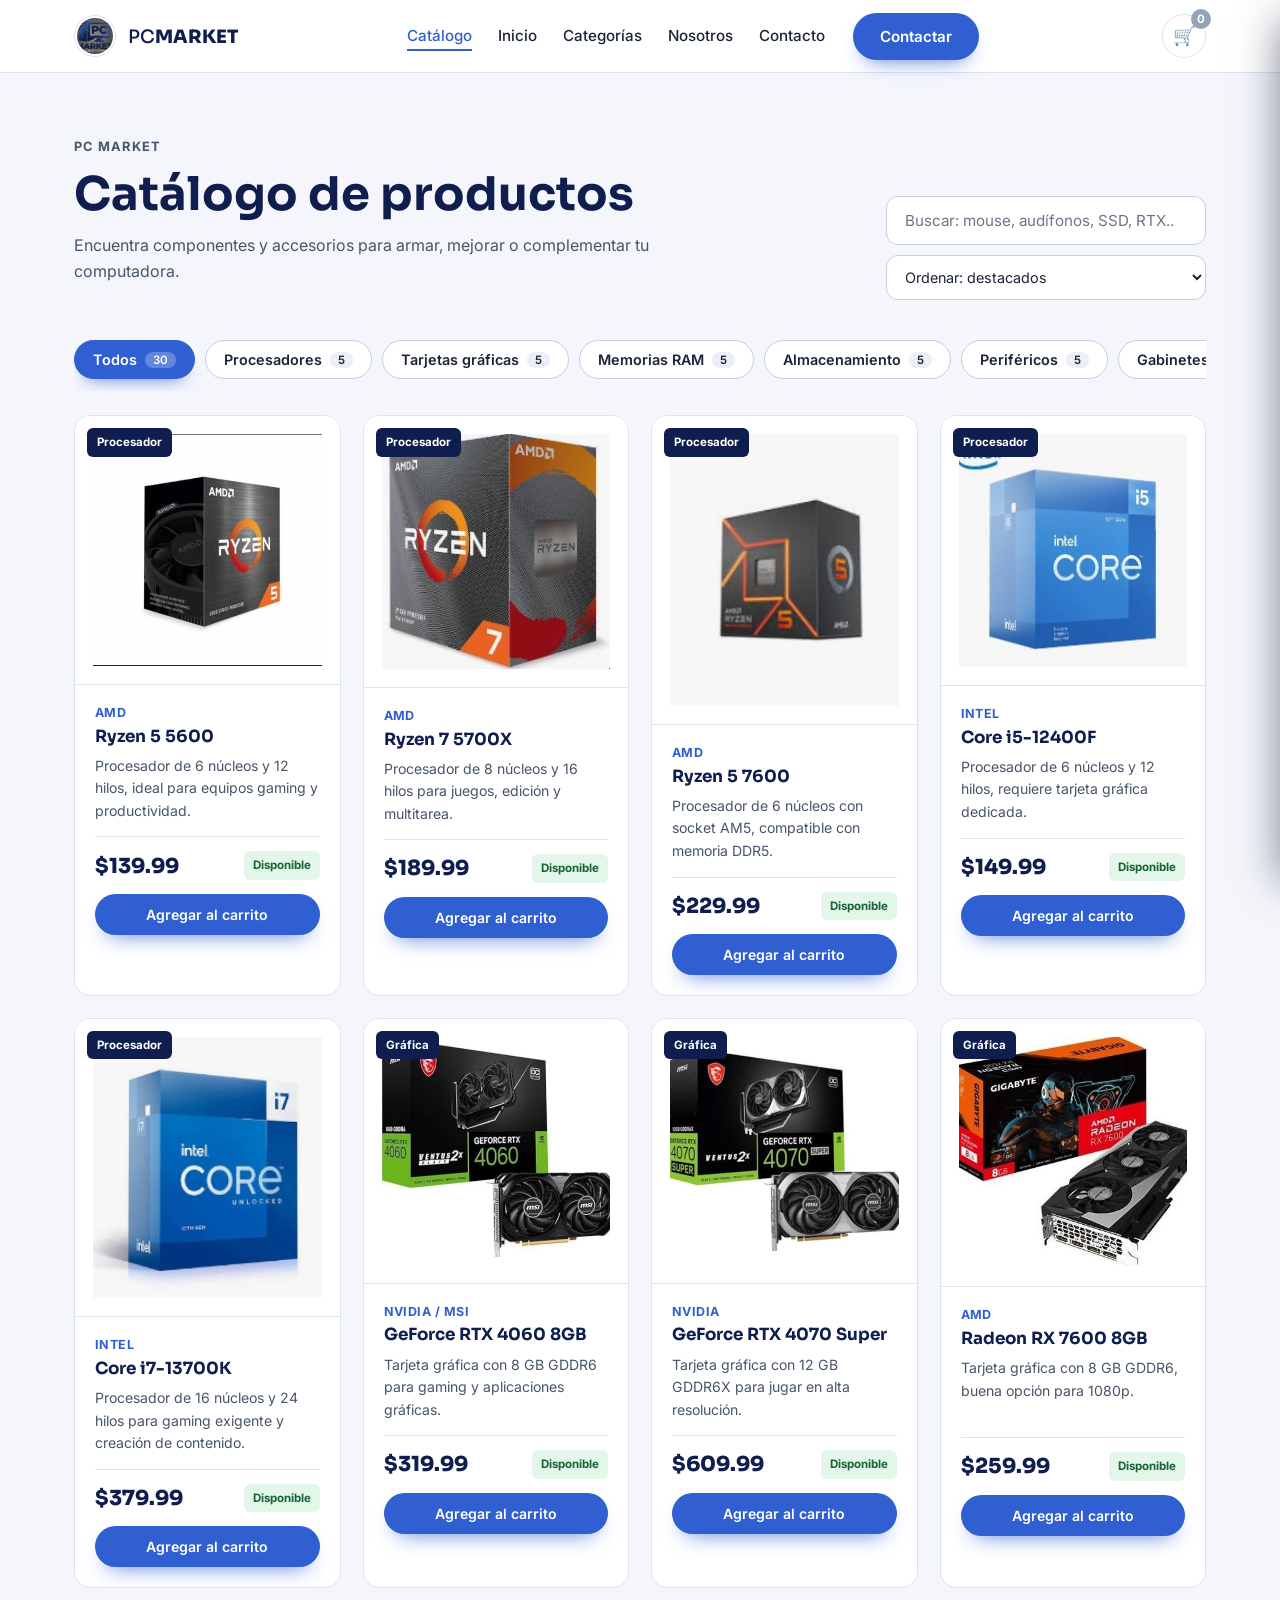
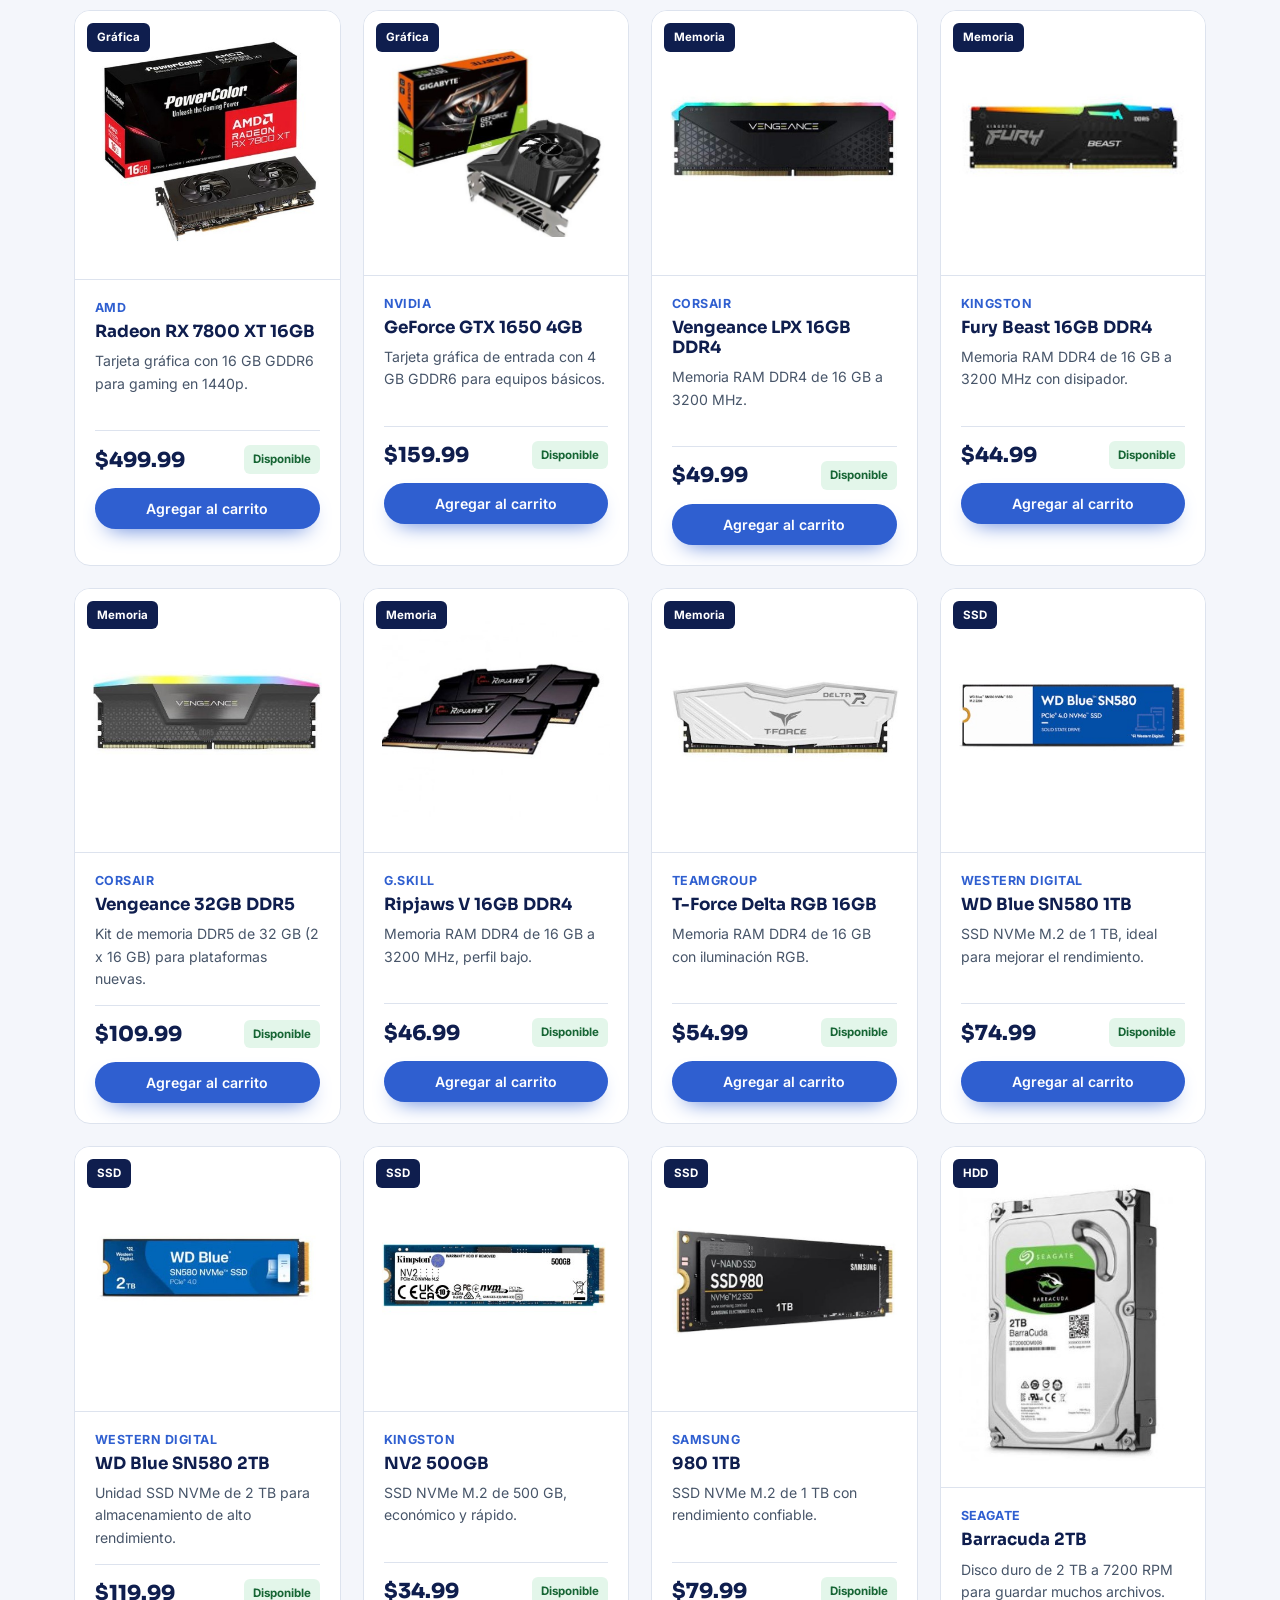
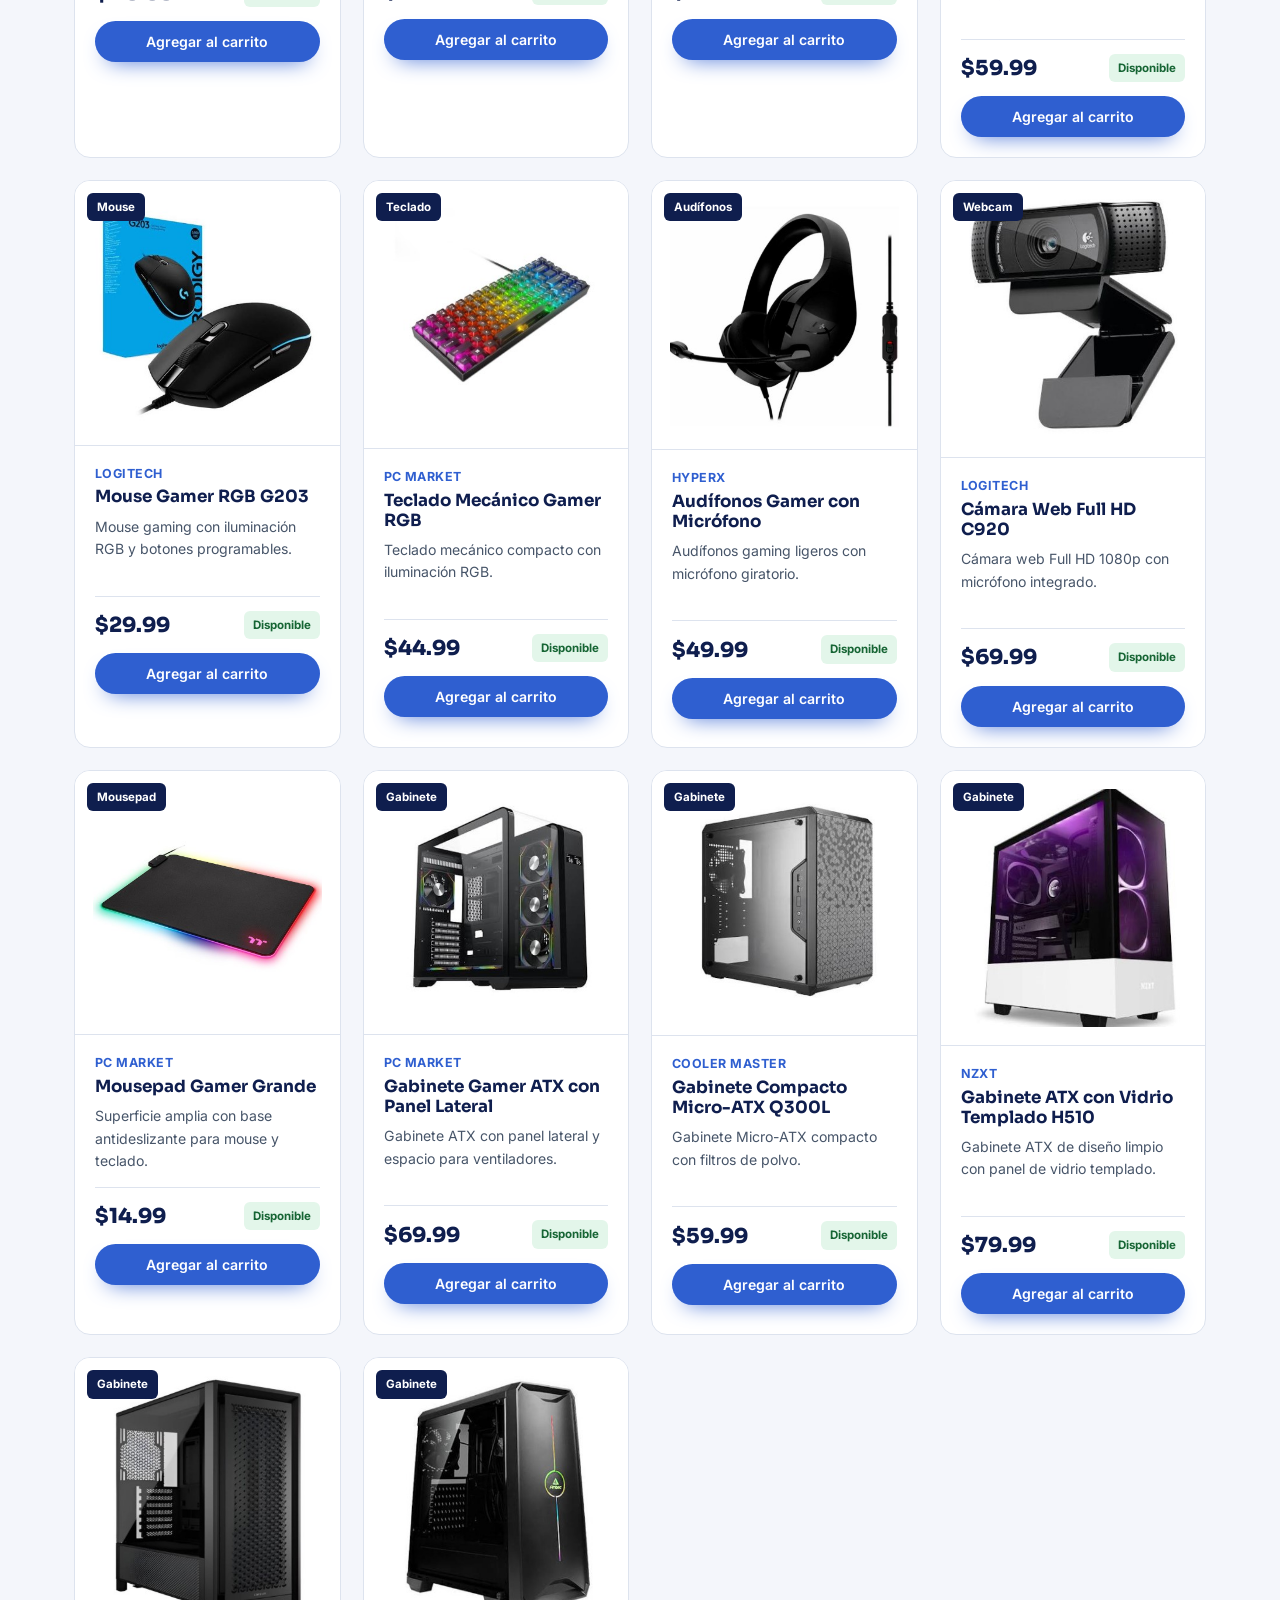
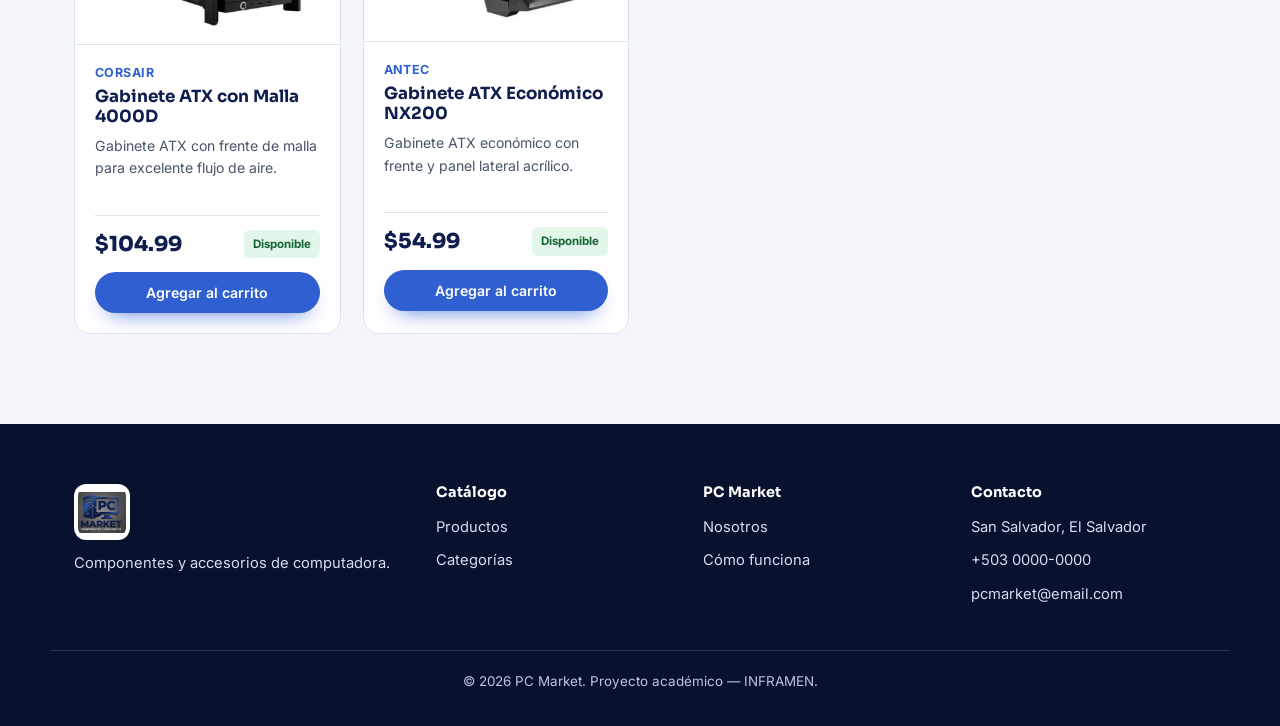
==== commit 280836ec: "Add files via upload" ====
--- a/index.html
+++ b/index.html
@@ -40,7 +40,6 @@
                 <li><a href="index.html" class="nav__link activo">Catálogo</a></li>
                 <li><a href="inicio.html" class="nav__link">Inicio</a></li>
                 <li><a href="categorias.html" class="nav__link">Categorías</a></li>
-                <li><a href="como-funciona.html" class="nav__link">Cómo funciona</a></li>
                 <li><a href="nosotros.html" class="nav__link">Nosotros</a></li>
                 <li><a href="contacto.html" class="nav__link">Contacto</a></li>
             </ul>
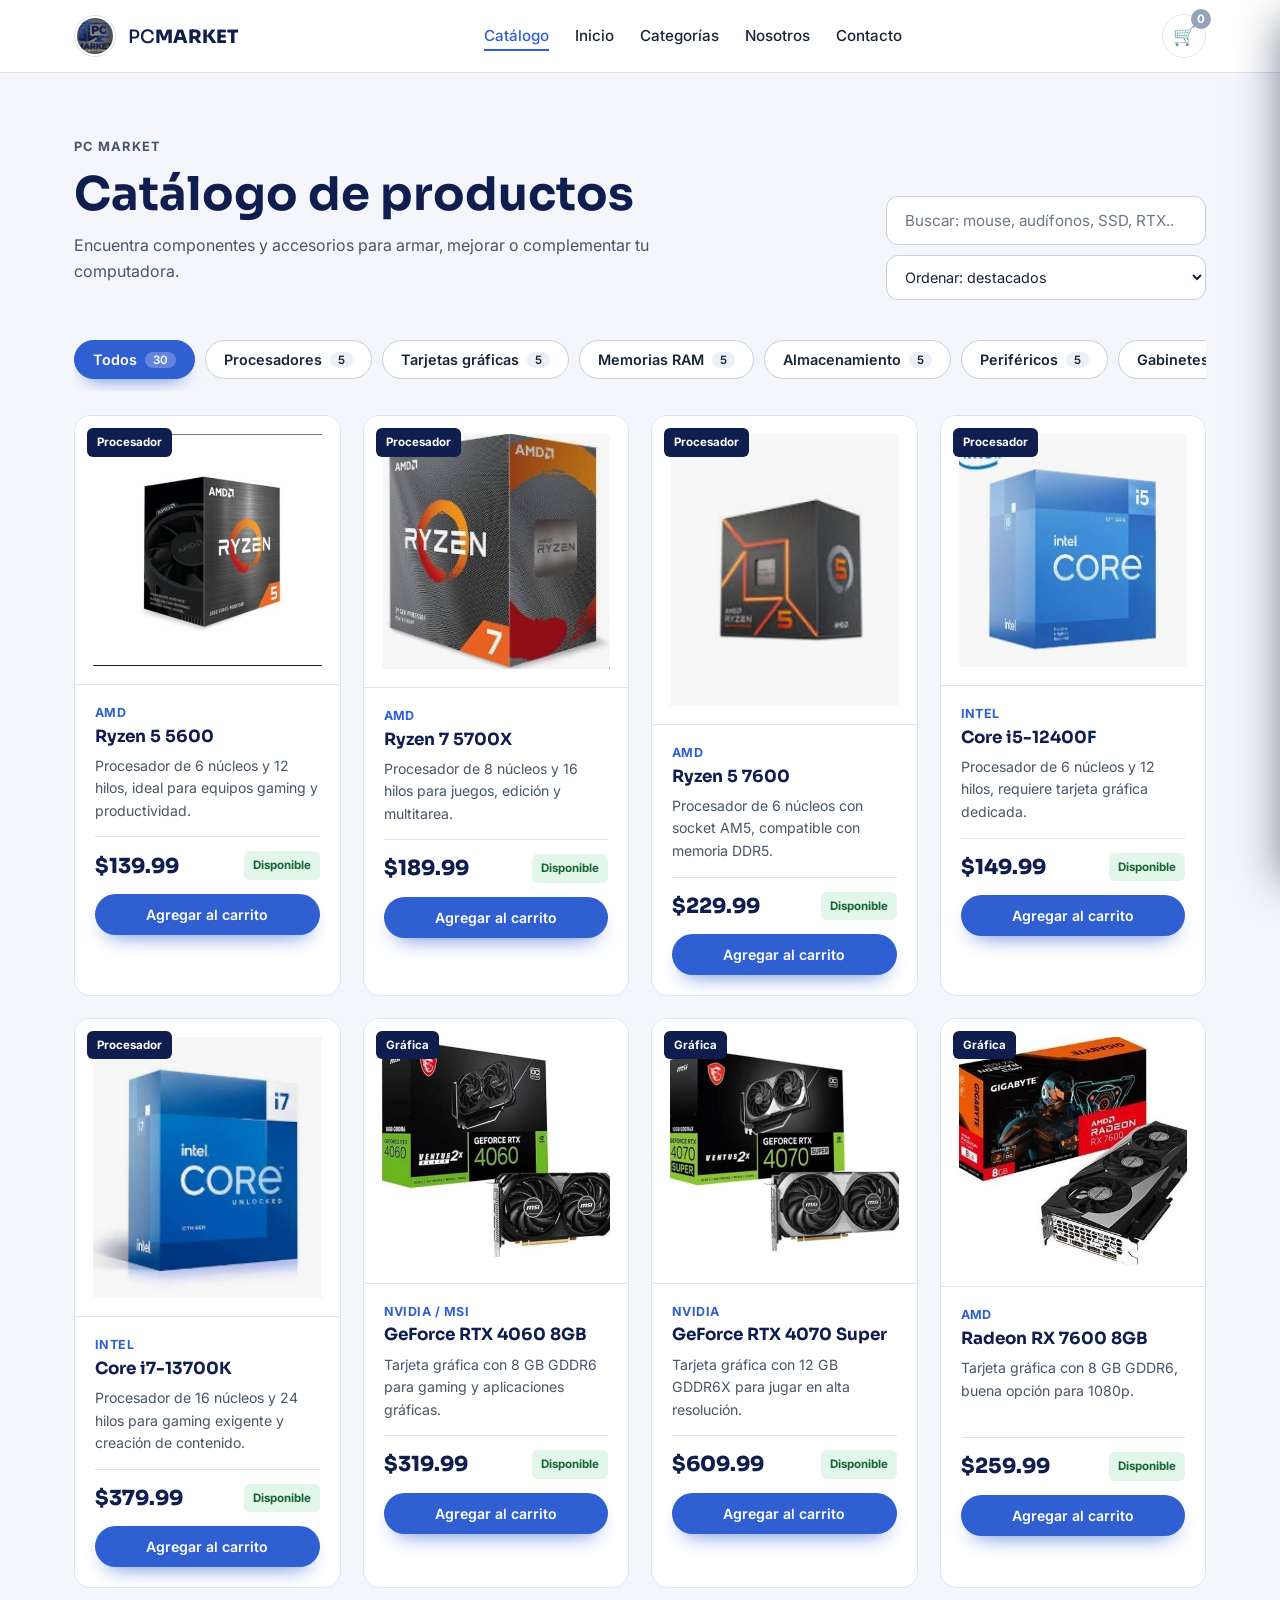
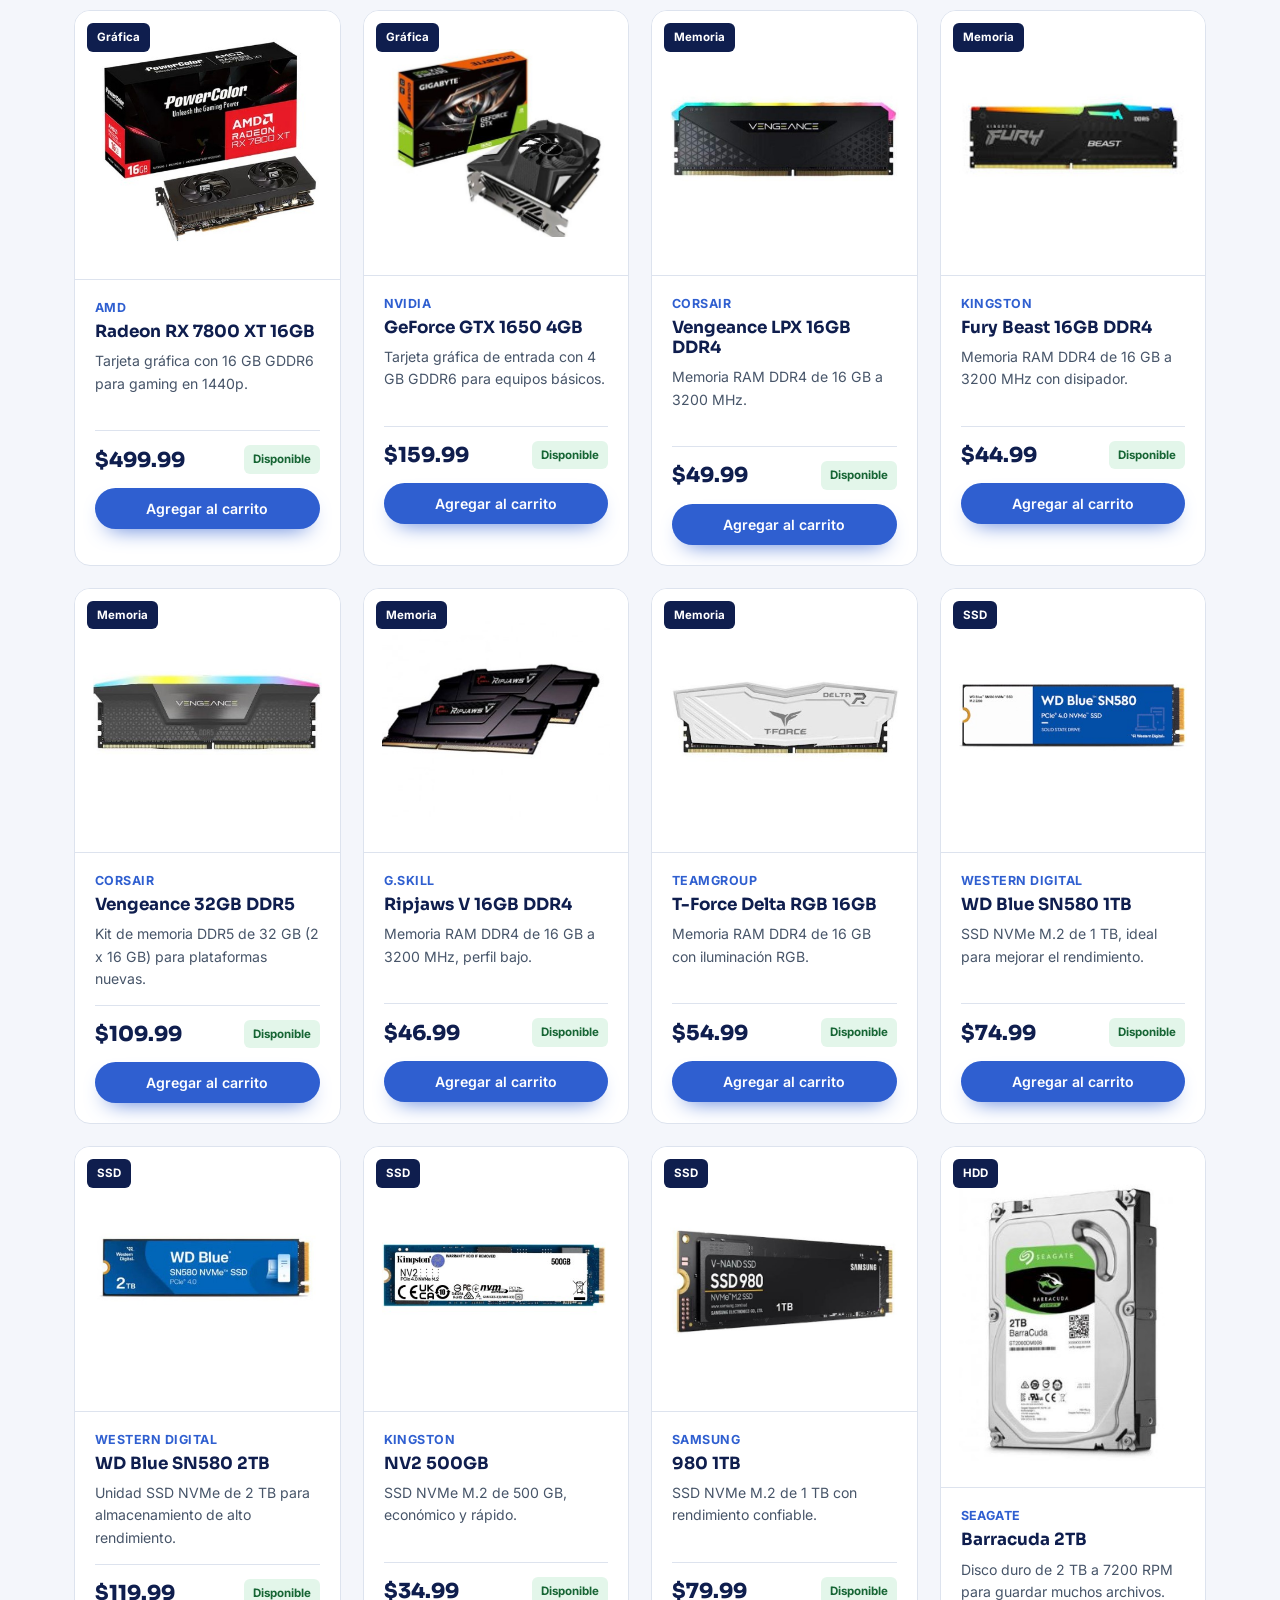
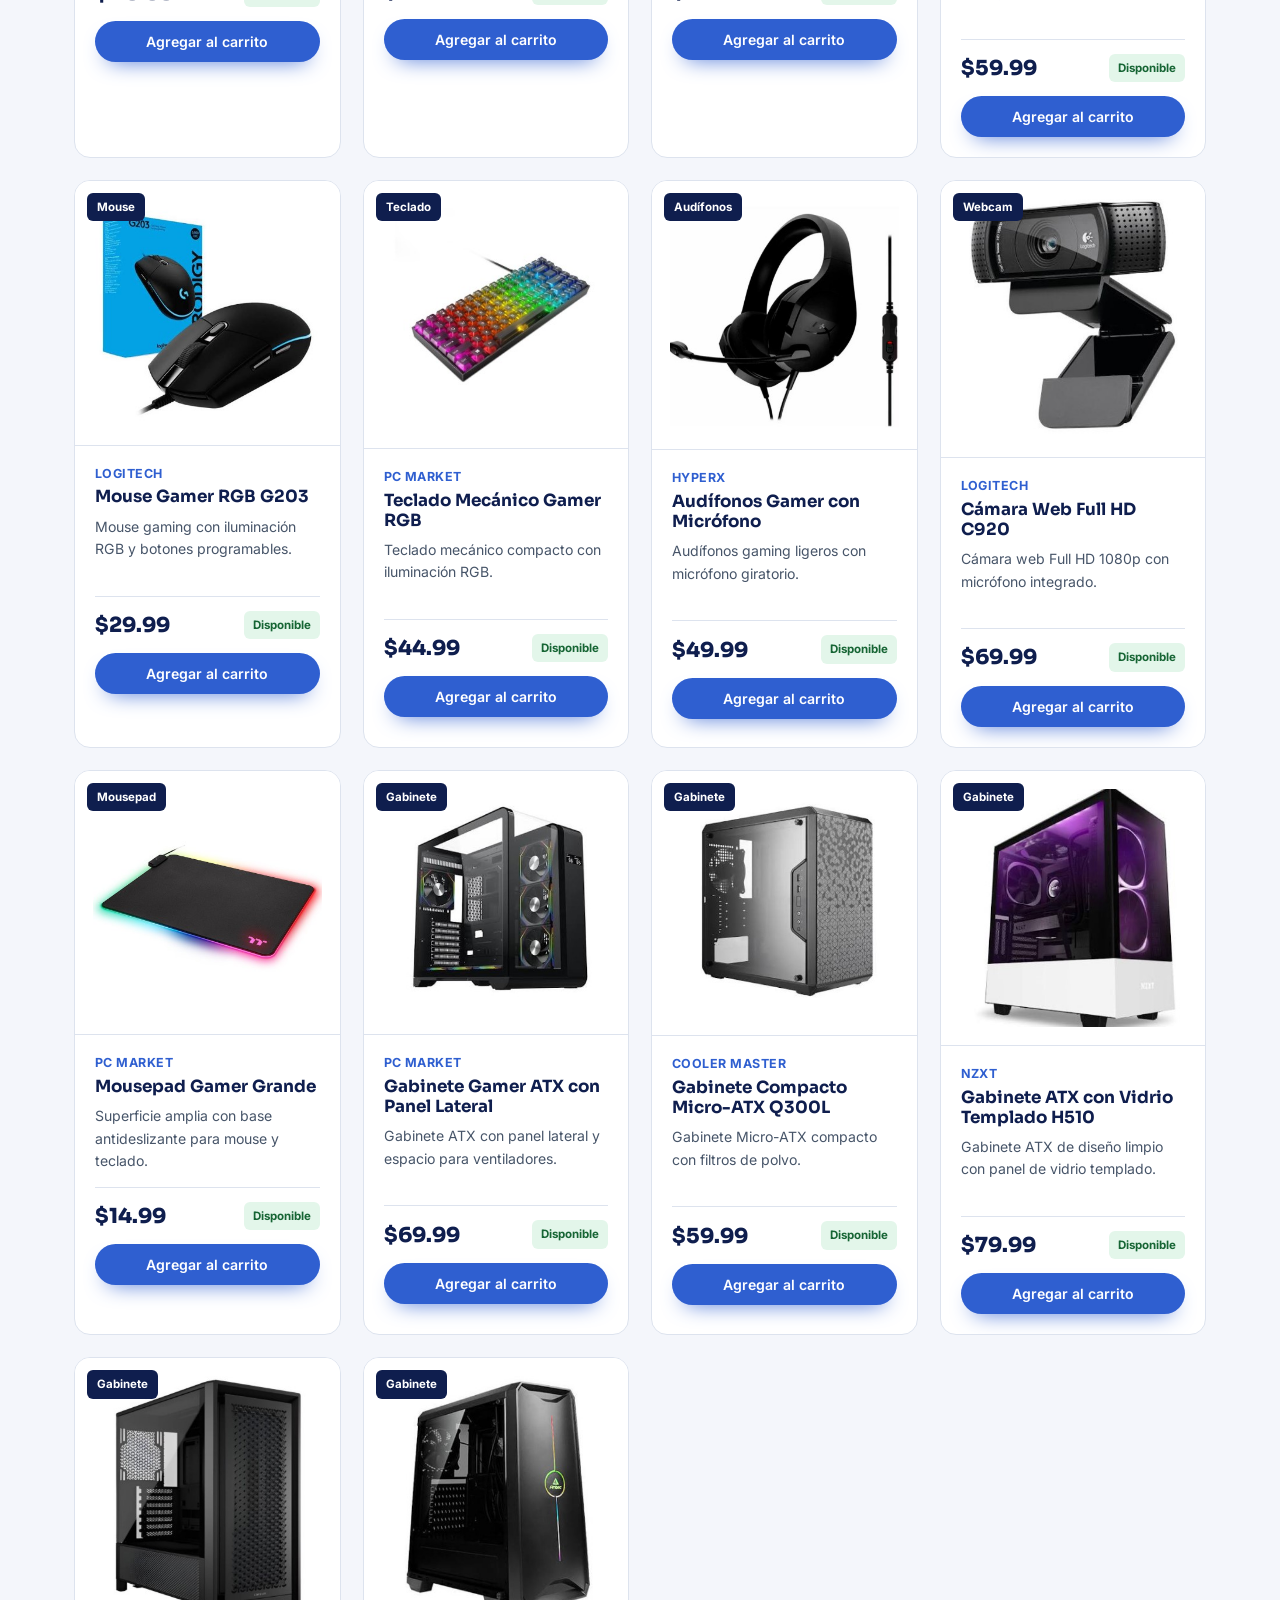
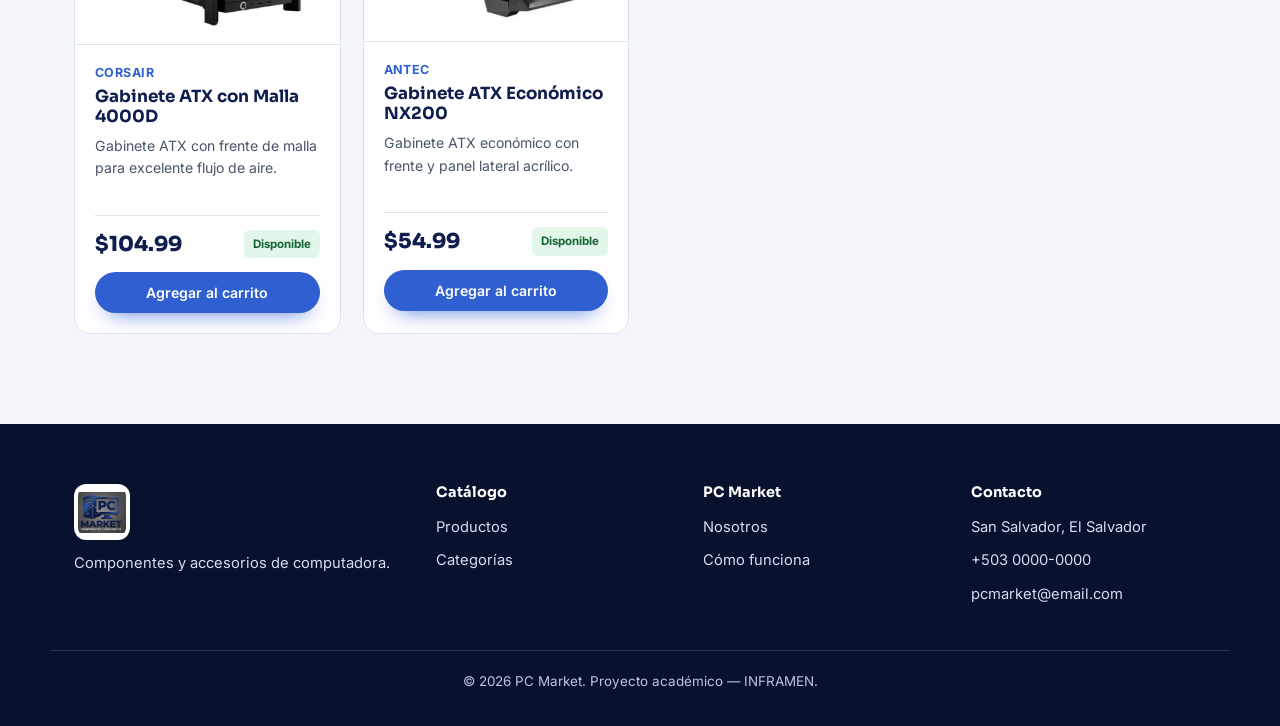
==== commit ceb877f5: "Add files via upload" ====
--- a/index.html
+++ b/index.html
@@ -12,7 +12,7 @@
     <link rel="preconnect" href="https://fonts.gstatic.com" crossorigin>
     <link href="https://fonts.googleapis.com/css2?family=Sora:wght@500;600;700;800&family=Inter:wght@400;500;600&display=swap" rel="stylesheet">
 
-    <link rel="stylesheet" href="css/style.css">
+    <link rel="stylesheet" href="css/style.css?v=8">
 </head>
 
 <body>
@@ -44,7 +44,7 @@
                 <li><a href="contacto.html" class="nav__link">Contacto</a></li>
             </ul>
 
-            <a href="contacto.html" class="boton boton--primario nav__cta">Contactar</a>
+            
         </nav>
 
     </div>
@@ -93,7 +93,7 @@
         <div class="productos-grid" id="productosGrid">
 
             <!-- PRODUCTO 1 -->
-            <article class="producto" data-categoria="procesadores">
+            <article class="producto" data-codigo="1" data-categoria="procesadores">
                 <div class="producto__imagen">
                     <span class="producto__etiqueta">Procesador</span>
                     <img src="images/productos/procesadores/ryzen-5-5600.jpg" alt="AMD Ryzen 5 5600" loading="lazy">
@@ -110,7 +110,7 @@
             </article>
 
             <!-- PRODUCTO 2 -->
-            <article class="producto" data-categoria="procesadores">
+            <article class="producto" data-codigo="2" data-categoria="procesadores">
                 <div class="producto__imagen">
                     <span class="producto__etiqueta">Procesador</span>
                     <img src="images/productos/procesadores/ryzen-7-5700x.jpg" alt="AMD Ryzen 7 5700X" loading="lazy">
@@ -127,7 +127,7 @@
             </article>
 
             <!-- PRODUCTO 3 -->
-            <article class="producto" data-categoria="procesadores">
+            <article class="producto" data-codigo="3" data-categoria="procesadores">
                 <div class="producto__imagen">
                     <span class="producto__etiqueta">Procesador</span>
                     <img src="images/productos/procesadores/ryzen-5-7600.jpg" alt="AMD Ryzen 5 7600" loading="lazy">
@@ -144,7 +144,7 @@
             </article>
 
             <!-- PRODUCTO 4 -->
-            <article class="producto" data-categoria="procesadores">
+            <article class="producto" data-codigo="4" data-categoria="procesadores">
                 <div class="producto__imagen">
                     <span class="producto__etiqueta">Procesador</span>
                     <img src="images/productos/procesadores/intel-i5-12400f.jpg" alt="Intel Core i5-12400F" loading="lazy">
@@ -161,7 +161,7 @@
             </article>
 
             <!-- PRODUCTO 5 -->
-            <article class="producto" data-categoria="procesadores">
+            <article class="producto" data-codigo="5" data-categoria="procesadores">
                 <div class="producto__imagen">
                     <span class="producto__etiqueta">Procesador</span>
                     <img src="images/productos/procesadores/intel-i7-13700k.jpg" alt="Intel Core i7-13700K" loading="lazy">
@@ -178,7 +178,7 @@
             </article>
 
             <!-- PRODUCTO 6 -->
-            <article class="producto" data-categoria="graficas">
+            <article class="producto" data-codigo="6" data-categoria="graficas">
                 <div class="producto__imagen">
                     <span class="producto__etiqueta">Gráfica</span>
                     <img src="images/productos/tarjetas-graficas/rtx-4060-msi.jpg" alt="MSI GeForce RTX 4060 8GB" loading="lazy">
@@ -195,7 +195,7 @@
             </article>
 
             <!-- PRODUCTO 7 -->
-            <article class="producto" data-categoria="graficas">
+            <article class="producto" data-codigo="7" data-categoria="graficas">
                 <div class="producto__imagen">
                     <span class="producto__etiqueta">Gráfica</span>
                     <img src="images/productos/tarjetas-graficas/rtx-4070-super.jpg" alt="NVIDIA GeForce RTX 4070 Super" loading="lazy">
@@ -212,7 +212,7 @@
             </article>
 
             <!-- PRODUCTO 8 -->
-            <article class="producto" data-categoria="graficas">
+            <article class="producto" data-codigo="8" data-categoria="graficas">
                 <div class="producto__imagen">
                     <span class="producto__etiqueta">Gráfica</span>
                     <img src="images/productos/tarjetas-graficas/radeon-rx-7600.jpg" alt="AMD Radeon RX 7600" loading="lazy">
@@ -229,7 +229,7 @@
             </article>
 
             <!-- PRODUCTO 9 -->
-            <article class="producto" data-categoria="graficas">
+            <article class="producto" data-codigo="9" data-categoria="graficas">
                 <div class="producto__imagen">
                     <span class="producto__etiqueta">Gráfica</span>
                     <img src="images/productos/tarjetas-graficas/radeon-rx-7800-xt.jpg" alt="AMD Radeon RX 7800 XT" loading="lazy">
@@ -246,7 +246,7 @@
             </article>
 
             <!-- PRODUCTO 10 -->
-            <article class="producto" data-categoria="graficas">
+            <article class="producto" data-codigo="10" data-categoria="graficas">
                 <div class="producto__imagen">
                     <span class="producto__etiqueta">Gráfica</span>
                     <img src="images/productos/tarjetas-graficas/gtx-1650.jpg" alt="NVIDIA GeForce GTX 1650" loading="lazy">
@@ -263,7 +263,7 @@
             </article>
 
             <!-- PRODUCTO 11 -->
-            <article class="producto" data-categoria="ram">
+            <article class="producto" data-codigo="11" data-categoria="ram">
                 <div class="producto__imagen">
                     <span class="producto__etiqueta">Memoria</span>
                     <img src="images/productos/memorias-ram/corsair-vengeance-16gb.jpg" alt="Corsair Vengeance LPX 16GB" loading="lazy">
@@ -280,7 +280,7 @@
             </article>
 
             <!-- PRODUCTO 12 -->
-            <article class="producto" data-categoria="ram">
+            <article class="producto" data-codigo="12" data-categoria="ram">
                 <div class="producto__imagen">
                     <span class="producto__etiqueta">Memoria</span>
                     <img src="images/productos/memorias-ram/kingston-fury-16gb.jpg" alt="Kingston Fury Beast 16GB" loading="lazy">
@@ -297,7 +297,7 @@
             </article>
 
             <!-- PRODUCTO 13 -->
-            <article class="producto" data-categoria="ram">
+            <article class="producto" data-codigo="13" data-categoria="ram">
                 <div class="producto__imagen">
                     <span class="producto__etiqueta">Memoria</span>
                     <img src="images/productos/memorias-ram/corsair-ddr5-32gb.jpg" alt="Corsair Vengeance 32GB DDR5" loading="lazy">
@@ -314,7 +314,7 @@
             </article>
 
             <!-- PRODUCTO 14 -->
-            <article class="producto" data-categoria="ram">
+            <article class="producto" data-codigo="14" data-categoria="ram">
                 <div class="producto__imagen">
                     <span class="producto__etiqueta">Memoria</span>
                     <img src="images/productos/memorias-ram/gskill-ripjaws-16gb.jpg" alt="G.Skill Ripjaws V 16GB" loading="lazy">
@@ -331,7 +331,7 @@
             </article>
 
             <!-- PRODUCTO 15 -->
-            <article class="producto" data-categoria="ram">
+            <article class="producto" data-codigo="15" data-categoria="ram">
                 <div class="producto__imagen">
                     <span class="producto__etiqueta">Memoria</span>
                     <img src="images/productos/memorias-ram/teamgroup-delta-16gb.jpg" alt="TeamGroup T-Force Delta RGB 16GB" loading="lazy">
@@ -348,7 +348,7 @@
             </article>
 
             <!-- PRODUCTO 16 -->
-            <article class="producto" data-categoria="almacenamiento">
+            <article class="producto" data-codigo="16" data-categoria="almacenamiento">
                 <div class="producto__imagen">
                     <span class="producto__etiqueta">SSD</span>
                     <img src="images/productos/almacenamiento/wd-sn580-1tb.jpg" alt="WD Blue SN580 1TB" loading="lazy">
@@ -365,7 +365,7 @@
             </article>
 
             <!-- PRODUCTO 17 -->
-            <article class="producto" data-categoria="almacenamiento">
+            <article class="producto" data-codigo="17" data-categoria="almacenamiento">
                 <div class="producto__imagen">
                     <span class="producto__etiqueta">SSD</span>
                     <img src="images/productos/almacenamiento/wd-sn580-2tb.jpg" alt="WD Blue SN580 2TB" loading="lazy">
@@ -382,7 +382,7 @@
             </article>
 
             <!-- PRODUCTO 18 -->
-            <article class="producto" data-categoria="almacenamiento">
+            <article class="producto" data-codigo="18" data-categoria="almacenamiento">
                 <div class="producto__imagen">
                     <span class="producto__etiqueta">SSD</span>
                     <img src="images/productos/almacenamiento/kingston-nv2-500gb.jpg" alt="Kingston NV2 500GB" loading="lazy">
@@ -399,7 +399,7 @@
             </article>
 
             <!-- PRODUCTO 19 -->
-            <article class="producto" data-categoria="almacenamiento">
+            <article class="producto" data-codigo="19" data-categoria="almacenamiento">
                 <div class="producto__imagen">
                     <span class="producto__etiqueta">SSD</span>
                     <img src="images/productos/almacenamiento/samsung-980-1tb.jpg" alt="Samsung 980 1TB" loading="lazy">
@@ -416,7 +416,7 @@
             </article>
 
             <!-- PRODUCTO 20 -->
-            <article class="producto" data-categoria="almacenamiento">
+            <article class="producto" data-codigo="20" data-categoria="almacenamiento">
                 <div class="producto__imagen">
                     <span class="producto__etiqueta">HDD</span>
                     <img src="images/productos/almacenamiento/seagate-barracuda-2tb.jpg" alt="Seagate Barracuda 2TB" loading="lazy">
@@ -433,7 +433,7 @@
             </article>
 
             <!-- PRODUCTO 21 -->
-            <article class="producto" data-categoria="perifericos">
+            <article class="producto" data-codigo="21" data-categoria="perifericos">
                 <div class="producto__imagen">
                     <span class="producto__etiqueta">Mouse</span>
                     <img src="images/productos/perifericos/logitech-g203.jpg" alt="Logitech G203" loading="lazy">
@@ -450,7 +450,7 @@
             </article>
 
             <!-- PRODUCTO 22 -->
-            <article class="producto" data-categoria="perifericos">
+            <article class="producto" data-codigo="22" data-categoria="perifericos">
                 <div class="producto__imagen">
                     <span class="producto__etiqueta">Teclado</span>
                     <img src="images/productos/perifericos/teclado-mecanico-rgb.jpg" alt="Teclado mecánico RGB" loading="lazy">
@@ -467,7 +467,7 @@
             </article>
 
             <!-- PRODUCTO 23 -->
-            <article class="producto" data-categoria="perifericos">
+            <article class="producto" data-codigo="23" data-categoria="perifericos">
                 <div class="producto__imagen">
                     <span class="producto__etiqueta">Audífonos</span>
                     <img src="images/productos/perifericos/hyperx-cloud-stinger.jpg" alt="HyperX Cloud Stinger" loading="lazy">
@@ -484,7 +484,7 @@
             </article>
 
             <!-- PRODUCTO 24 -->
-            <article class="producto" data-categoria="perifericos">
+            <article class="producto" data-codigo="24" data-categoria="perifericos">
                 <div class="producto__imagen">
                     <span class="producto__etiqueta">Webcam</span>
                     <img src="images/productos/perifericos/logitech-c920.jpg" alt="Logitech C920" loading="lazy">
@@ -501,7 +501,7 @@
             </article>
 
             <!-- PRODUCTO 25 -->
-            <article class="producto" data-categoria="perifericos">
+            <article class="producto" data-codigo="25" data-categoria="perifericos">
                 <div class="producto__imagen">
                     <span class="producto__etiqueta">Mousepad</span>
                     <img src="images/productos/perifericos/mousepad-gaming.jpg" alt="Mousepad gaming grande" loading="lazy">
@@ -518,7 +518,7 @@
             </article>
 
             <!-- PRODUCTO 26 -->
-            <article class="producto" data-categoria="gabinetes">
+            <article class="producto" data-codigo="26" data-categoria="gabinetes">
                 <div class="producto__imagen">
                     <span class="producto__etiqueta">Gabinete</span>
                     <img src="images/productos/gabinetes/gabinete-gaming-atx.jpg" alt="Gabinete gaming ATX" loading="lazy">
@@ -535,7 +535,7 @@
             </article>
 
             <!-- PRODUCTO 27 -->
-            <article class="producto" data-categoria="gabinetes">
+            <article class="producto" data-codigo="27" data-categoria="gabinetes">
                 <div class="producto__imagen">
                     <span class="producto__etiqueta">Gabinete</span>
                     <img src="images/productos/gabinetes/coolermaster-q300l.jpg" alt="Cooler Master MasterBox Q300L" loading="lazy">
@@ -552,7 +552,7 @@
             </article>
 
             <!-- PRODUCTO 28 -->
-            <article class="producto" data-categoria="gabinetes">
+            <article class="producto" data-codigo="28" data-categoria="gabinetes">
                 <div class="producto__imagen">
                     <span class="producto__etiqueta">Gabinete</span>
                     <img src="images/productos/gabinetes/nzxt-h510.jpg" alt="NZXT H510" loading="lazy">
@@ -569,7 +569,7 @@
             </article>
 
             <!-- PRODUCTO 29 -->
-            <article class="producto" data-categoria="gabinetes">
+            <article class="producto" data-codigo="29" data-categoria="gabinetes">
                 <div class="producto__imagen">
                     <span class="producto__etiqueta">Gabinete</span>
                     <img src="images/productos/gabinetes/corsair-4000d.jpg" alt="Corsair 4000D Airflow" loading="lazy">
@@ -586,7 +586,7 @@
             </article>
 
             <!-- PRODUCTO 30 -->
-            <article class="producto" data-categoria="gabinetes">
+            <article class="producto" data-codigo="30" data-categoria="gabinetes">
                 <div class="producto__imagen">
                     <span class="producto__etiqueta">Gabinete</span>
                     <img src="images/productos/gabinetes/antec-nx200.jpg" alt="Antec NX200" loading="lazy">
@@ -662,7 +662,7 @@
 </footer>
 
 
-<script src="js/script.js"></script>
+<script src="js/script.js?v=8"></script>
 
 </body>
 </html>
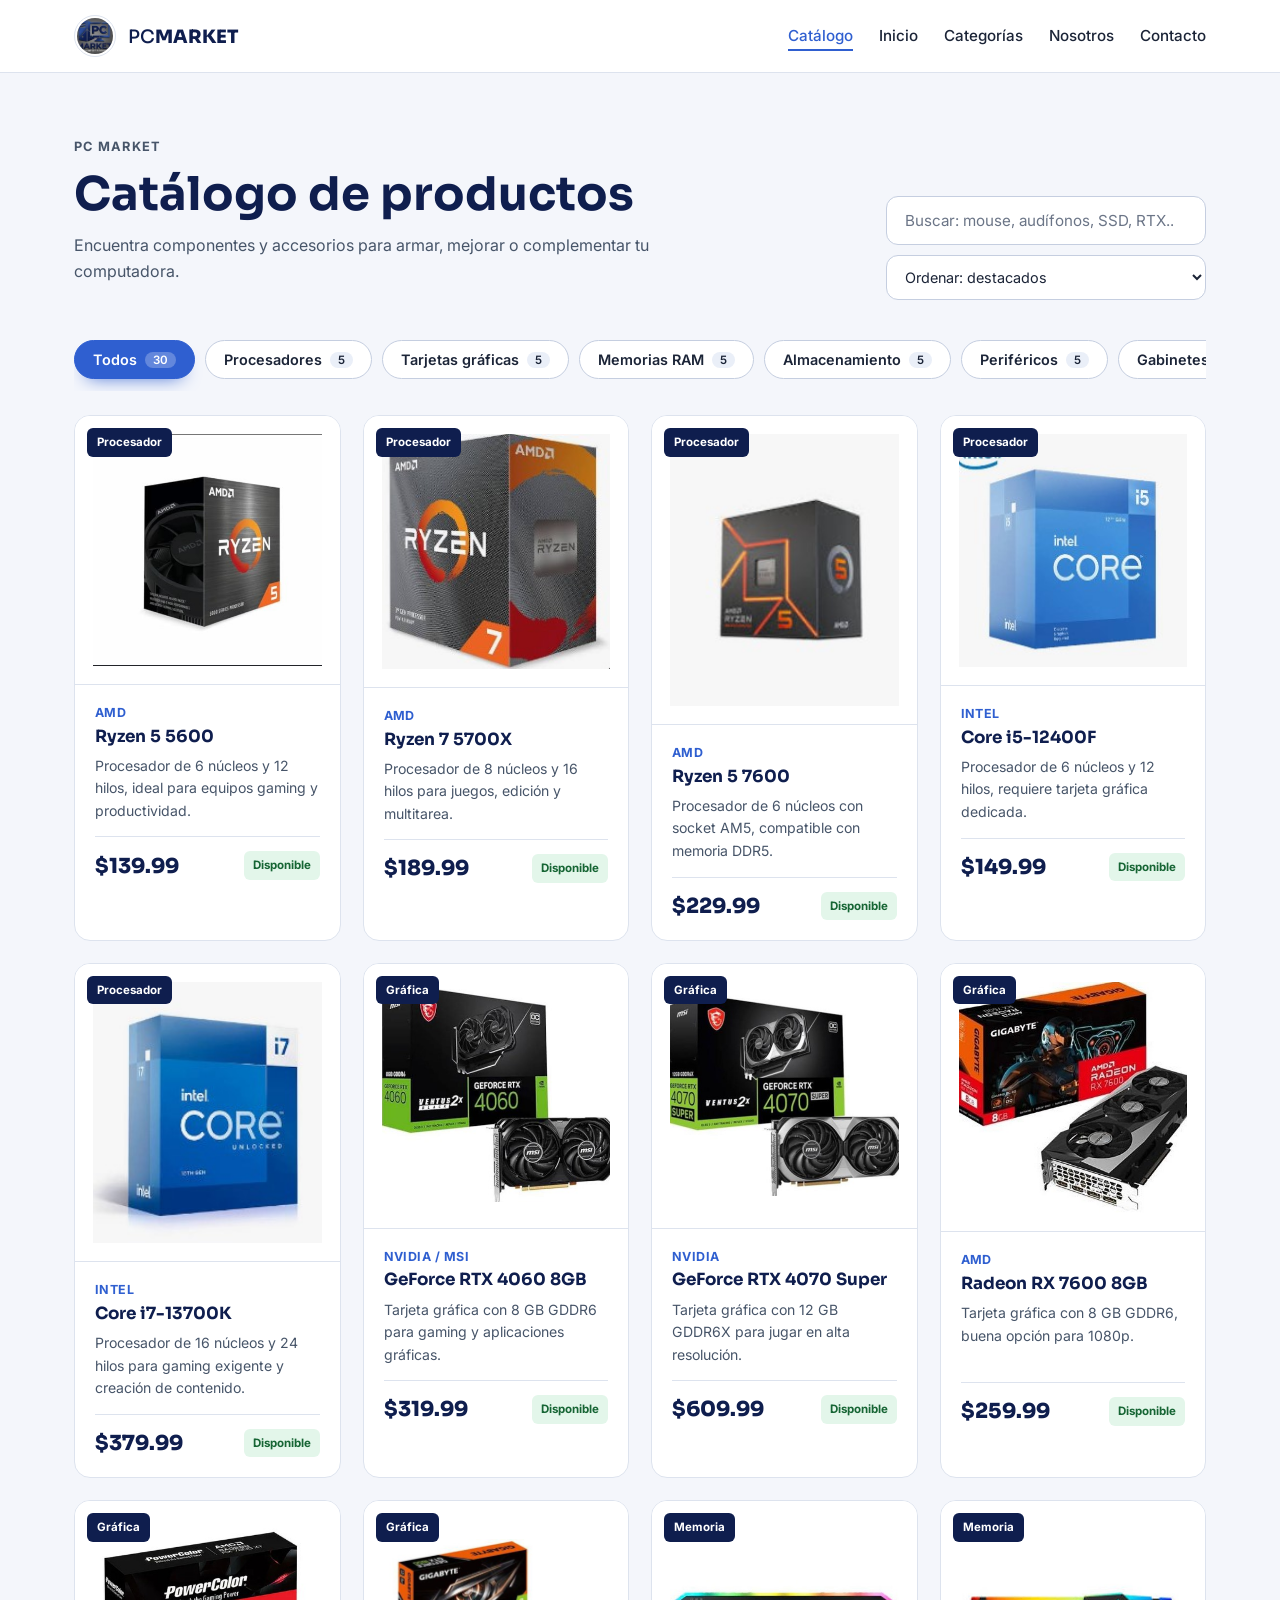
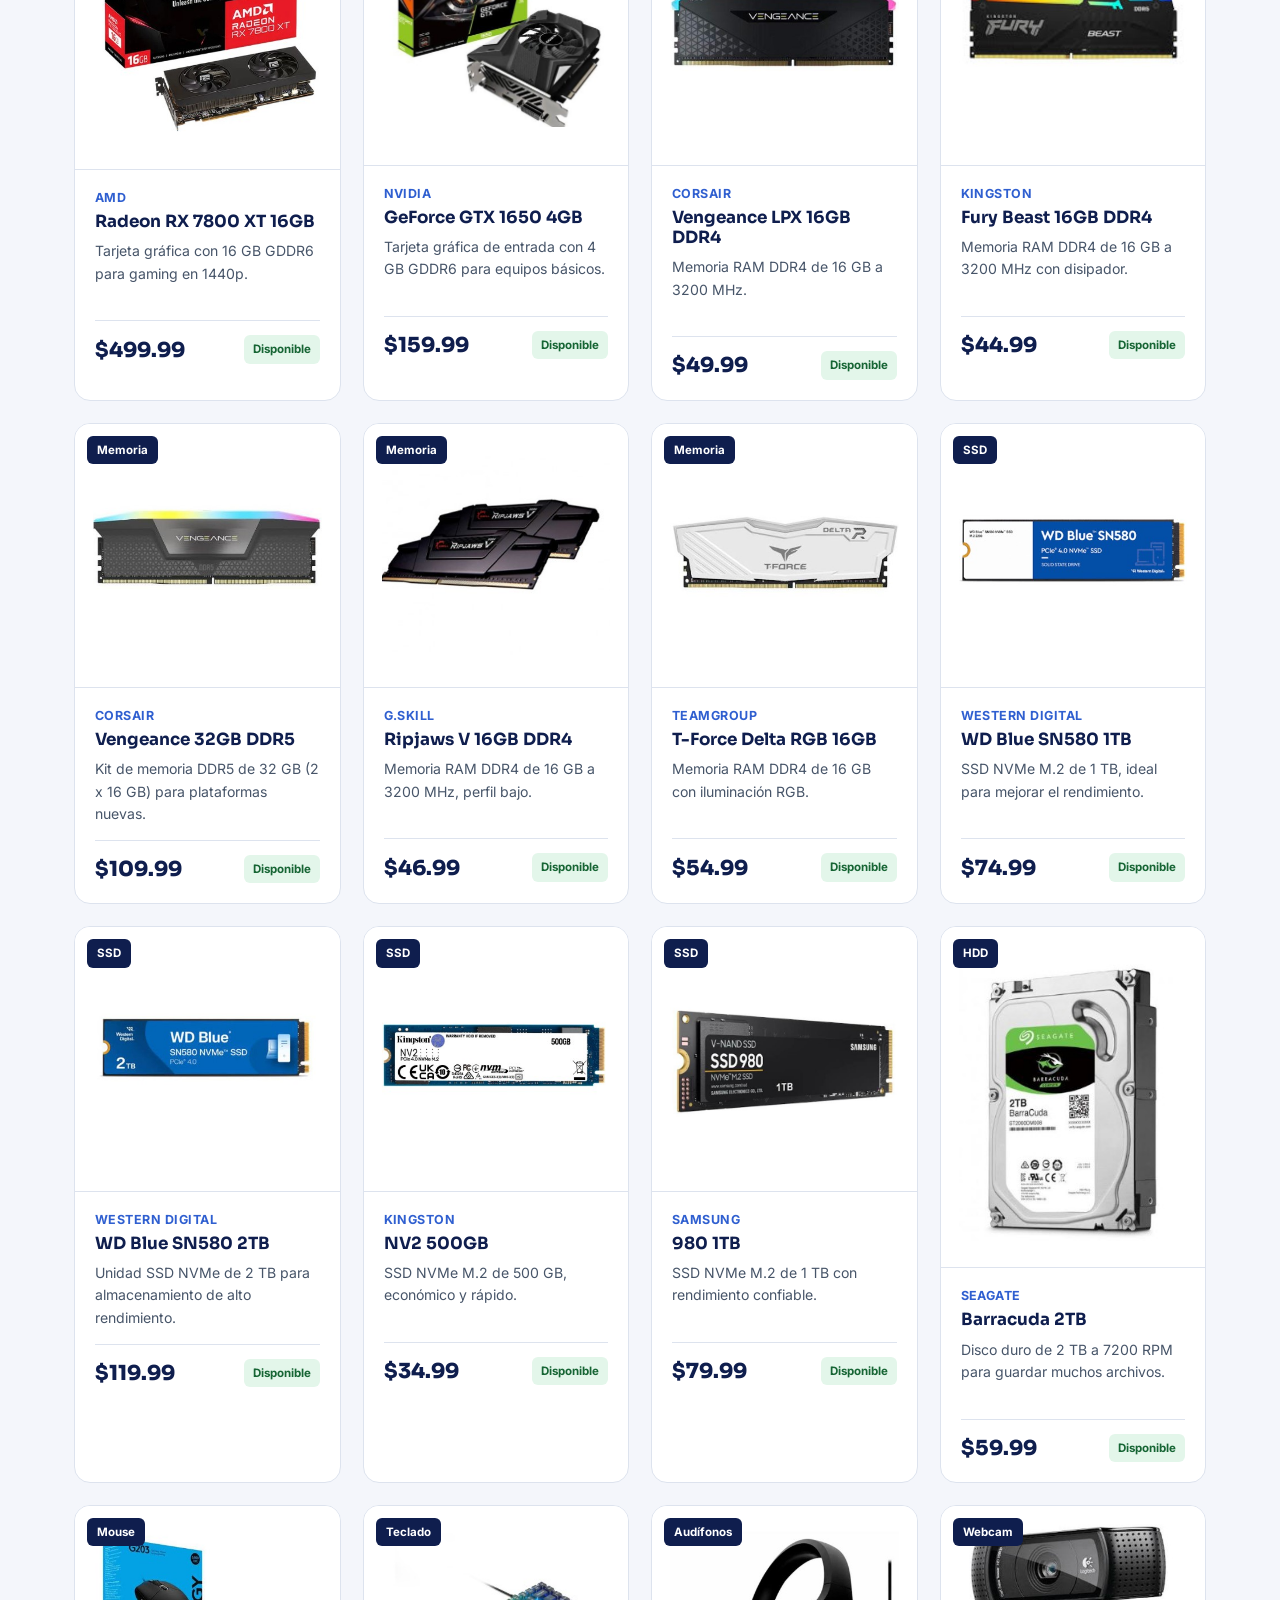
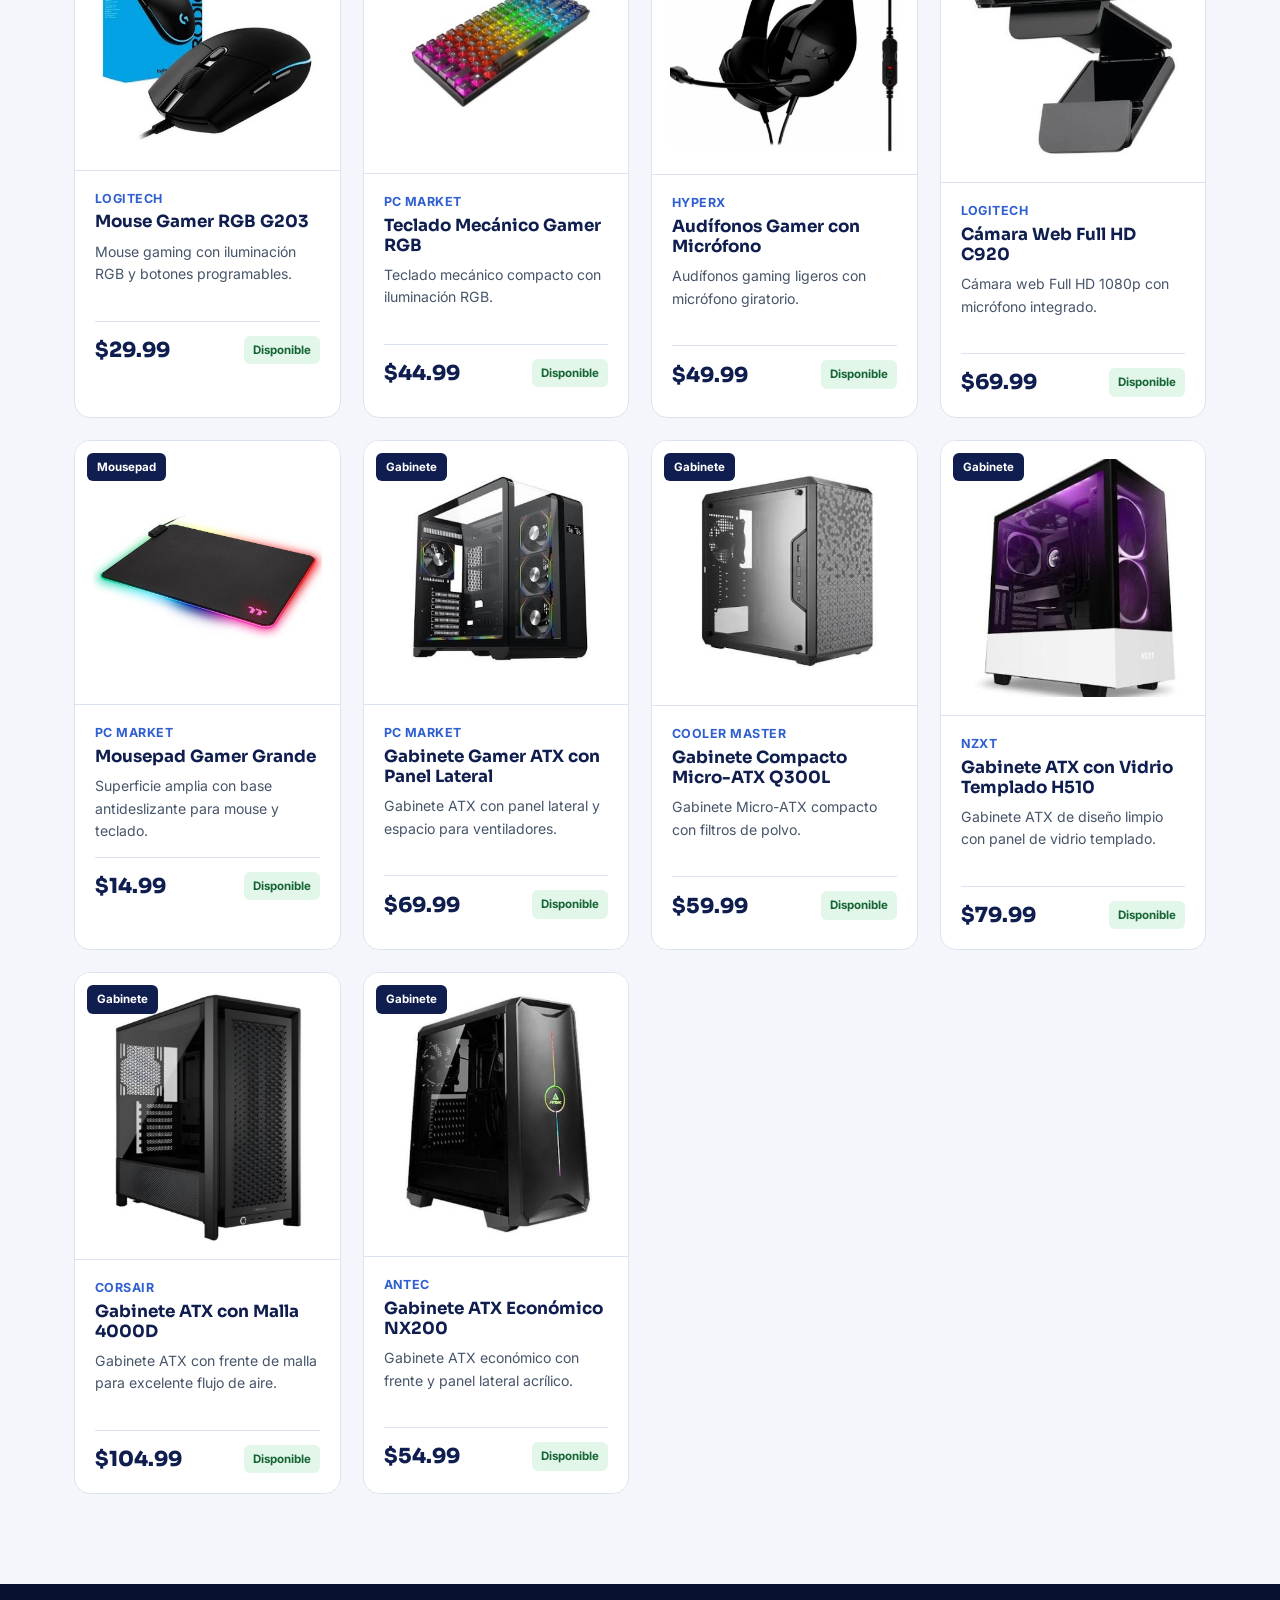
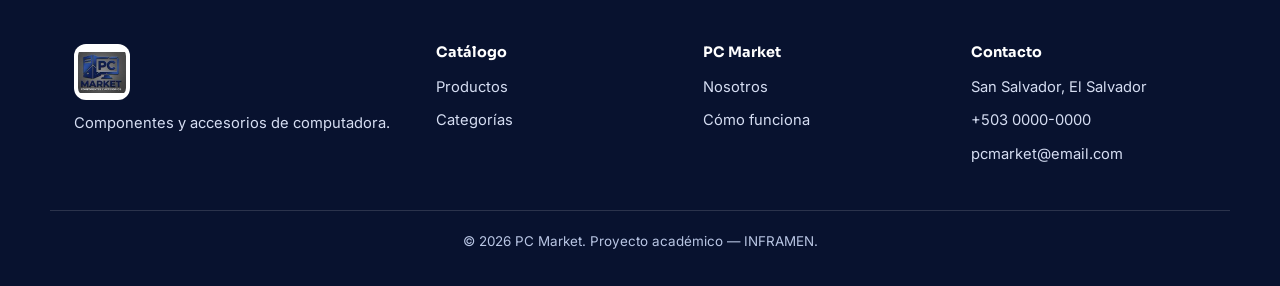
==== commit b1af56ea: "Update index.html" ====
--- a/index.html
+++ b/index.html
@@ -12,7 +12,7 @@
     <link rel="preconnect" href="https://fonts.gstatic.com" crossorigin>
     <link href="https://fonts.googleapis.com/css2?family=Sora:wght@500;600;700;800&family=Inter:wght@400;500;600&display=swap" rel="stylesheet">
 
-    <link rel="stylesheet" href="css/style.css?v=8">
+    <link rel="stylesheet" href="css/style.css?v=7">
 </head>
 
 <body>
@@ -662,7 +662,7 @@
 </footer>
 
 
-<script src="js/script.js?v=8"></script>
+<script src="js/script.js?v=7"></script>
 
 </body>
 </html>
--- a/css/style.css
+++ b/css/style.css
@@ -385,64 +385,9 @@
   .producto__descripcion{ display: block; min-height: 0; }
   .marca__nombre{ font-size: 1rem; }
 }
-/* ==========================================================
-   CARRITO + ESLOGAN (pegar AL FINAL de css/style.css)
-   ========================================================== */
-
-/* ---------- Botón del carrito en el menú ---------- */
-.carrito-btn{ position: relative; display: inline-flex; align-items: center; justify-content: center; width: 44px; height: 44px; margin-left: 16px; border: 1px solid var(--linea); border-radius: 50%; background: #fff; font-size: 1.15rem; cursor: pointer; transition: border-color .15s, transform .15s; }
-.carrito-btn:hover{ border-color: var(--azul); transform: translateY(-2px); }
-.carrito-btn__cont{ position: absolute; top: -6px; right: -6px; min-width: 20px; height: 20px; padding: 0 5px; display: grid; place-items: center; border-radius: 999px; background: var(--azul); color: #fff; font: 700 .72rem var(--fuente-texto); }
-.carrito-btn__cont.vacio{ background: #94A3B8; }
-
-/* ---------- Botón "Agregar" y selector de orden ---------- */
-.producto__agregar{ width: 100%; margin-top: 14px; padding: 11px 16px; font-size: .88rem; }
+
+/* ---------- Selector de orden y eslogan ---------- */
 .catalogo__busqueda{ display: flex; flex-direction: column; gap: 10px; }
 .catalogo__busqueda select{ width: 100%; padding: 12px 14px; border: 1px solid #C5CEE0; border-radius: 12px; background: #fff; color: var(--texto); font: .9rem var(--fuente-texto); cursor: pointer; }
-
-/* ---------- Panel lateral ---------- */
-.sin-scroll{ overflow: hidden; }
-.carrito-fondo{ position: fixed; inset: 0; z-index: 90; background: rgba(8,18,47,.55); opacity: 0; pointer-events: none; transition: opacity .25s; }
-.carrito-fondo.abierto{ opacity: 1; pointer-events: auto; }
-.carrito{ position: fixed; top: 0; right: 0; bottom: 0; z-index: 100; width: min(420px, 100%); display: flex; flex-direction: column; background: #fff; box-shadow: -20px 0 40px -20px rgba(8,18,47,.5); transform: translateX(100%); transition: transform .3s ease; }
-.carrito.abierto{ transform: none; }
-.carrito__cabeza{ display: flex; align-items: center; justify-content: space-between; padding: 20px 22px; border-bottom: 1px solid var(--linea); }
-.carrito__cabeza h2{ margin: 0; font-size: 1.2rem; }
-.carrito__cerrar{ width: 38px; height: 38px; border: 0; border-radius: 50%; background: var(--fondo); color: var(--texto); font-size: 1rem; cursor: pointer; }
-.carrito__cerrar:hover{ background: var(--fondo-2); }
-.carrito__lista{ flex: 1; overflow-y: auto; padding: 8px 22px; }
-.carrito__vacio{ margin-top: 60px; text-align: center; color: var(--texto-suave); }
-
-.item{ display: grid; grid-template-columns: 64px 1fr auto; gap: 14px; align-items: center; padding: 16px 0; border-bottom: 1px solid var(--linea); }
-.item img{ width: 64px; height: 64px; padding: 4px; object-fit: contain; border: 1px solid var(--linea); border-radius: 10px; background: #fff; mix-blend-mode: multiply; }
-.item__info{ display: grid; gap: 4px; font-size: .88rem; }
-.item__info strong{ color: var(--marino); line-height: 1.3; }
-.item__info span{ color: var(--texto-suave); }
-.item__cant{ display: inline-flex; align-items: center; gap: 10px; margin-top: 4px; }
-.item__cant button{ width: 28px; height: 28px; border: 1px solid #C5CEE0; border-radius: 8px; background: #fff; color: var(--texto); font-size: 1rem; cursor: pointer; }
-.item__cant button:hover{ border-color: var(--azul); color: var(--azul); }
-.item__lado{ display: grid; gap: 8px; justify-items: end; font-size: .92rem; color: var(--marino); }
-.item__quitar{ border: 0; background: none; color: #B42318; font: 600 .78rem var(--fuente-texto); cursor: pointer; }
-.item__quitar:hover{ text-decoration: underline; }
-
-.carrito__pie{ display: grid; gap: 10px; padding: 20px 22px; border-top: 1px solid var(--linea); background: var(--fondo); }
-.carrito__total{ display: flex; justify-content: space-between; align-items: baseline; color: var(--texto); }
-.carrito__total strong{ color: var(--marino); font: 800 1.5rem var(--fuente-titulo); }
-.carrito__vaciar{ border: 0; background: none; color: var(--texto-suave); font: 600 .85rem var(--fuente-texto); cursor: pointer; }
-.carrito__vaciar:hover{ color: #B42318; }
-.carrito__ok{ margin-top: 40px; text-align: center; color: var(--texto-suave); }
-.carrito__ok-icono{ width: 64px; height: 64px; margin: 0 auto 16px; display: grid; place-items: center; border-radius: 50%; background: var(--verde-fondo); color: var(--verde); font-size: 1.8rem; font-weight: 800; }
-.carrito__ok ul{ list-style: none; margin-top: 16px; font-size: .9rem; }
-
-/* ---------- Aviso al agregar ---------- */
-.toast{ position: fixed; left: 50%; bottom: 28px; z-index: 120; max-width: calc(100% - 32px); padding: 12px 20px; border-radius: 999px; background: var(--marino); color: #fff; font-size: .9rem; font-weight: 600; box-shadow: 0 16px 30px -14px rgba(8,18,47,.7); transform: translate(-50%, 24px); opacity: 0; pointer-events: none; transition: opacity .2s, transform .2s; }
-.toast.visible{ opacity: 1; transform: translate(-50%, 0); }
-
-/* ---------- Eslogan ---------- */
 .slogan{ padding: 10px 0; background: linear-gradient(90deg, var(--marino-900), var(--azul)); color: #fff; text-align: center; font-size: .9rem; font-weight: 600; letter-spacing: .02em; }
 .slogan strong{ color: var(--acento); }
-
-@media (max-width: 760px){
-  .carrito-btn{ order: 2; margin-left: auto; margin-right: 8px; }
-  .nav-toggle{ order: 3; }
-}
